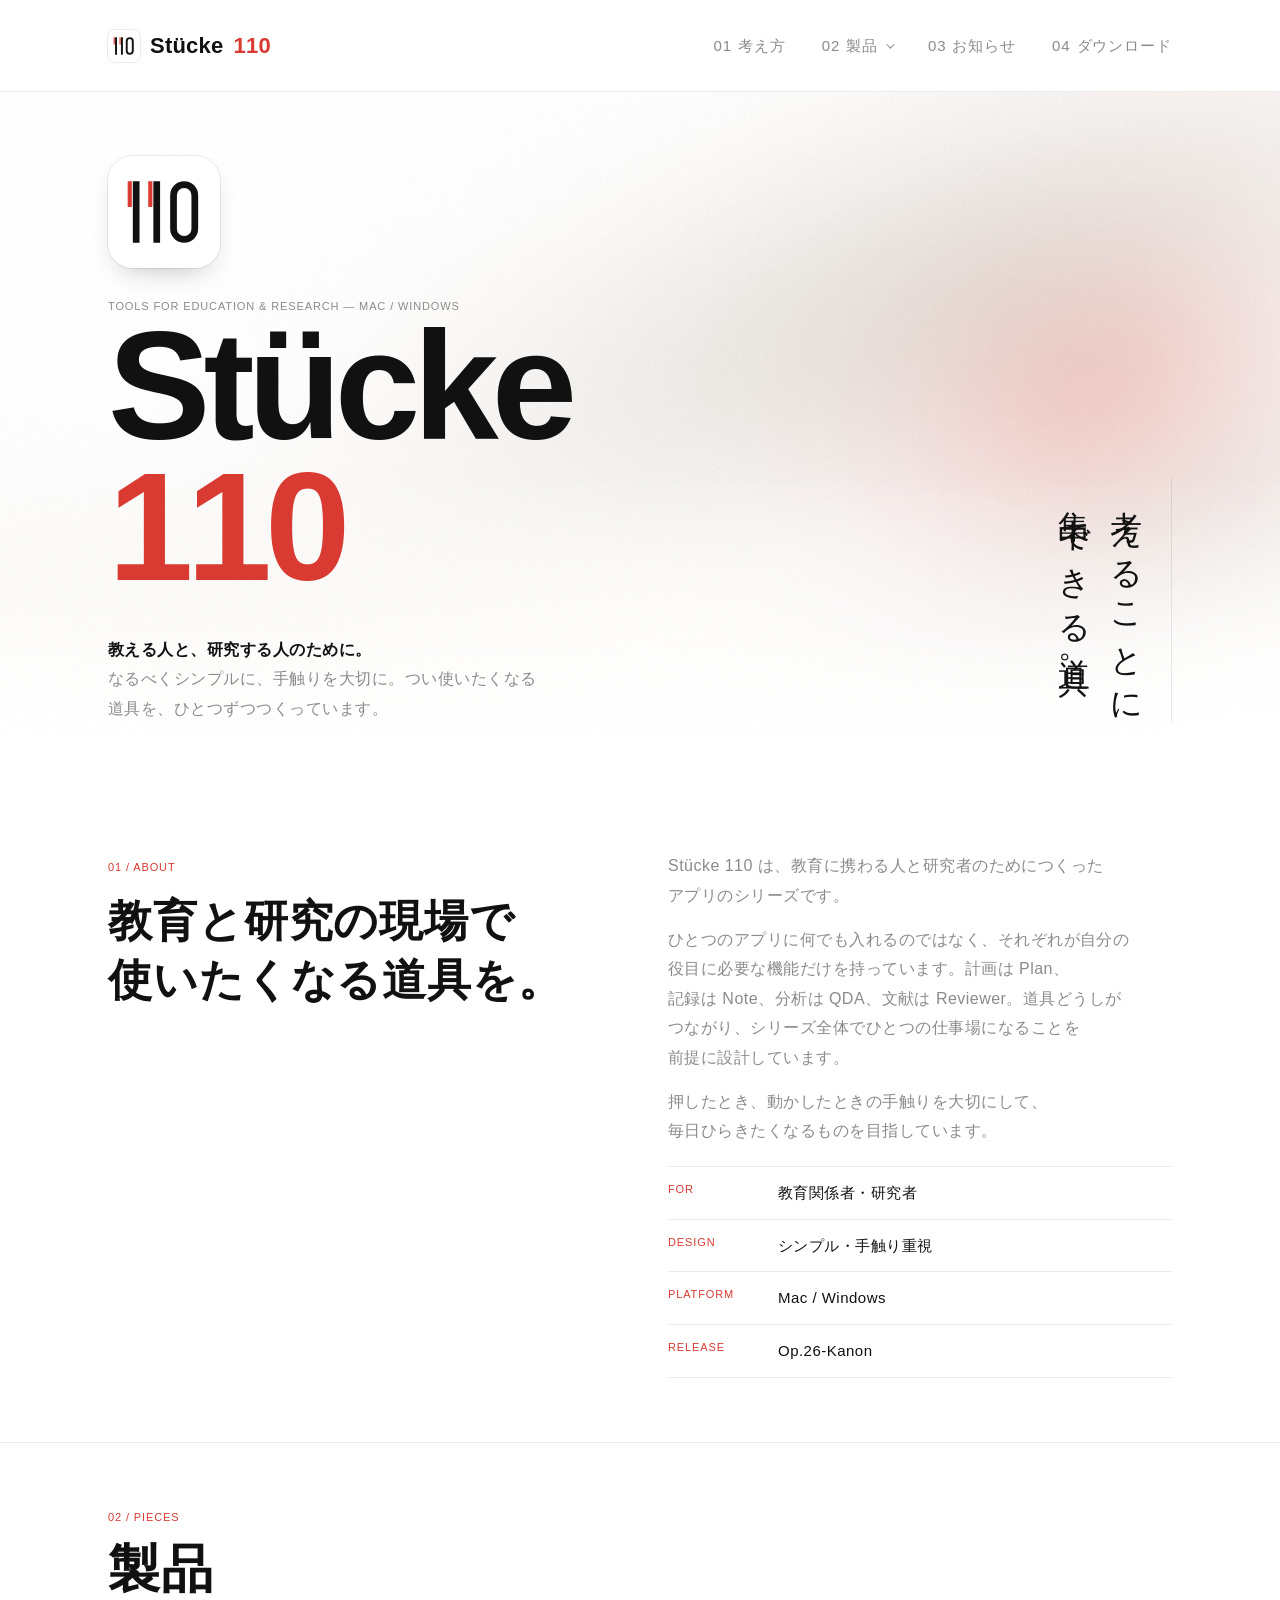
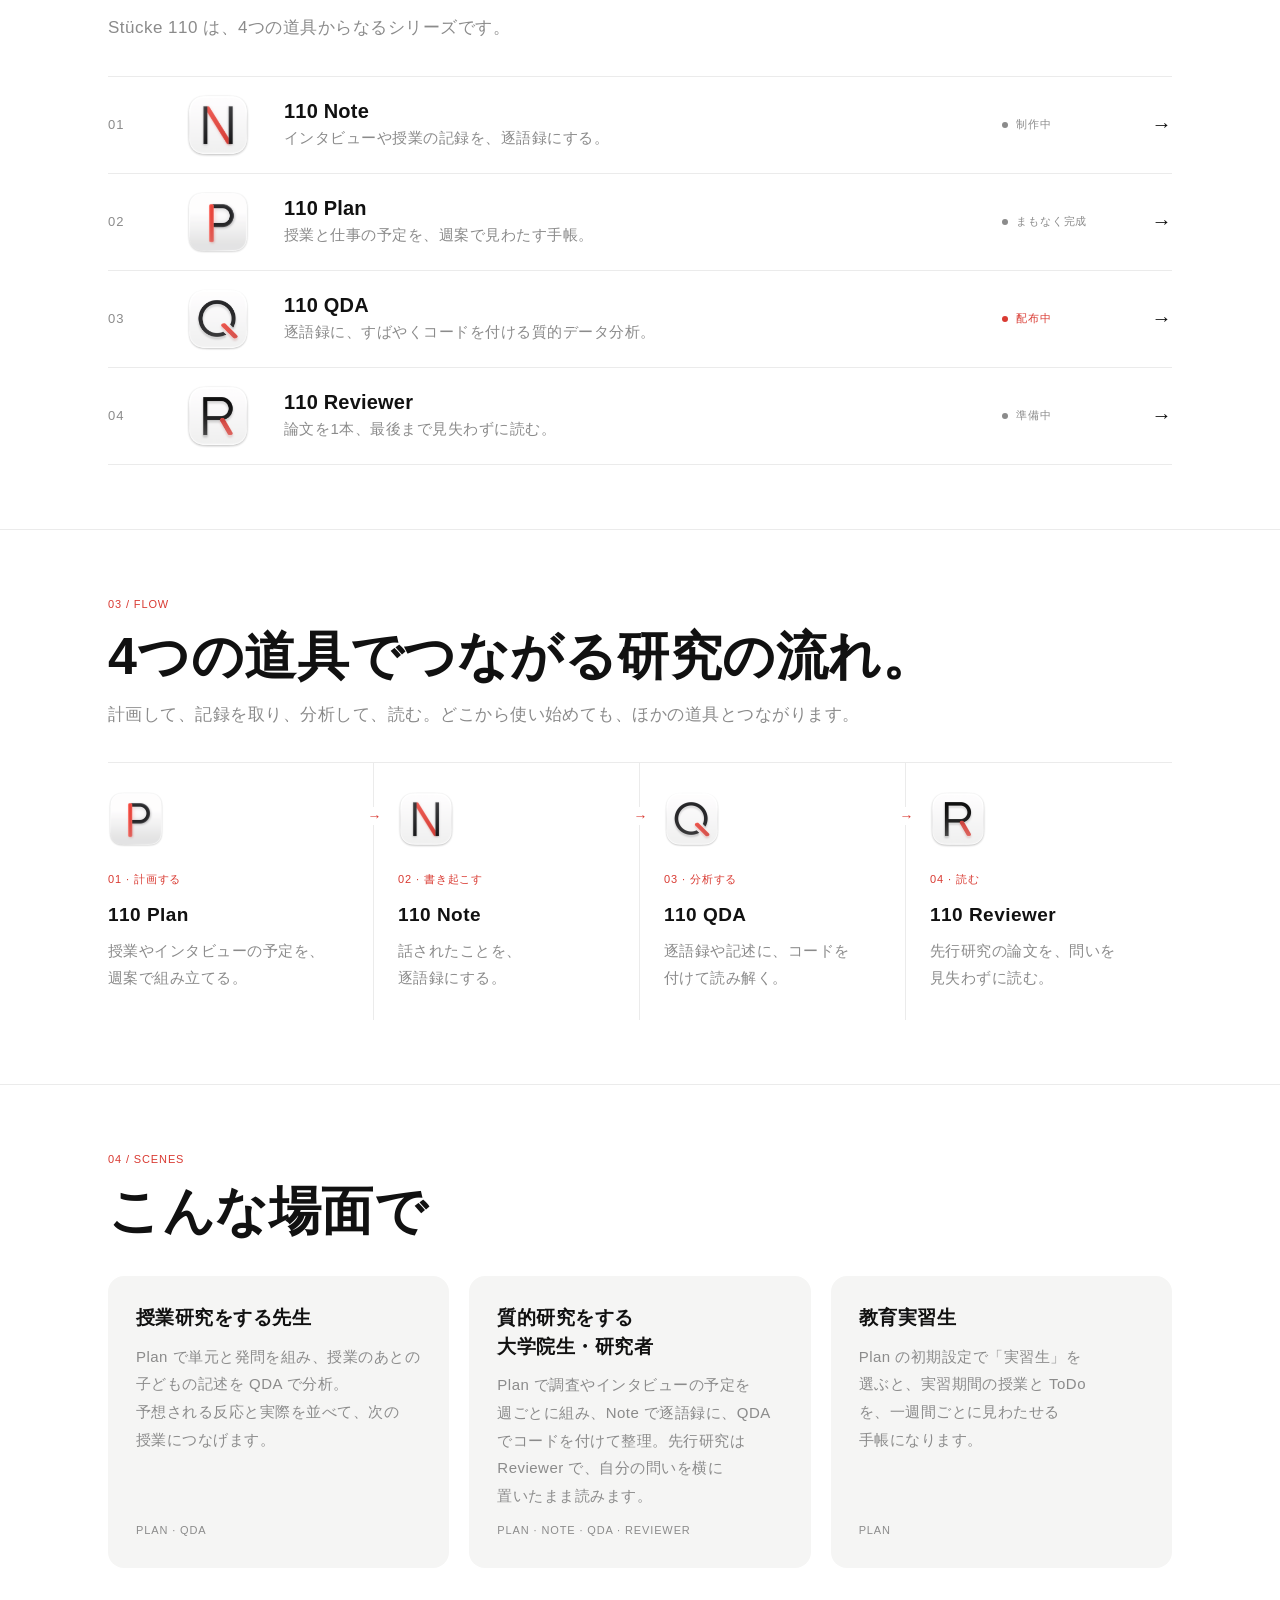
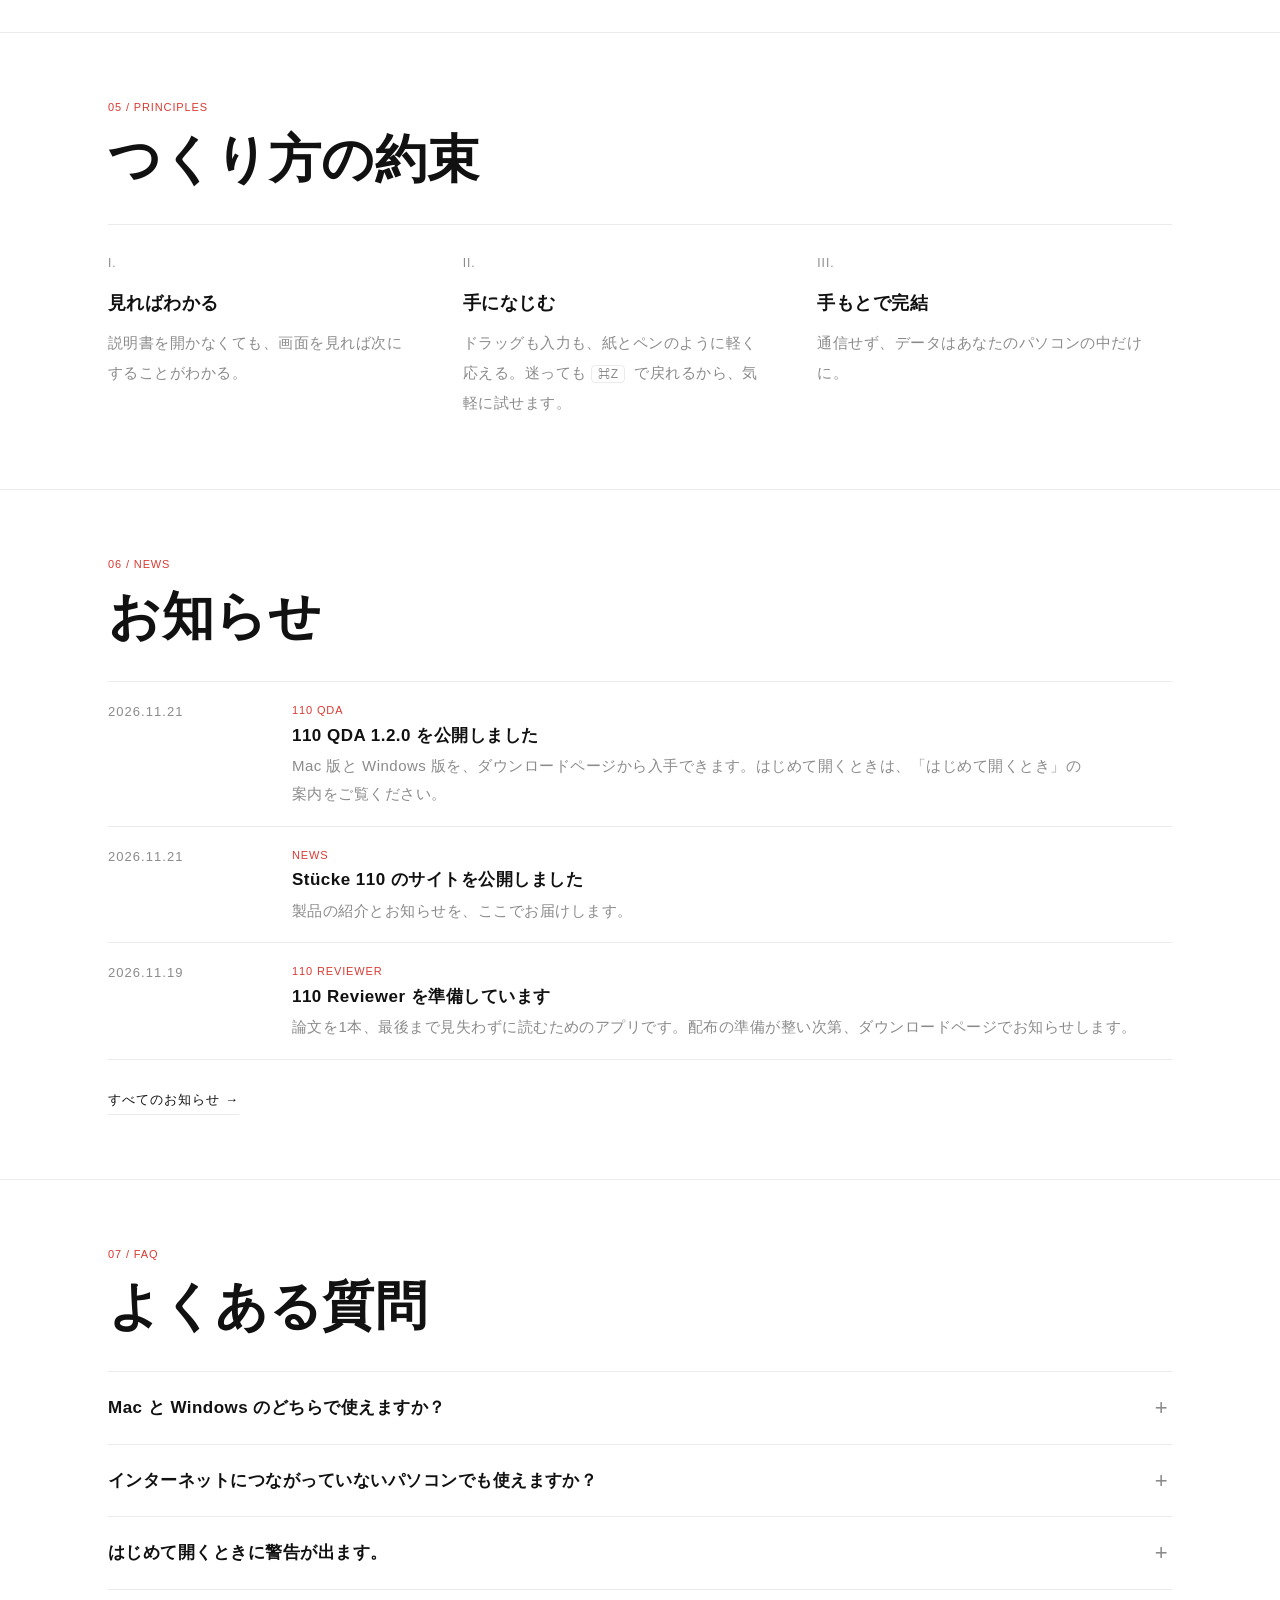
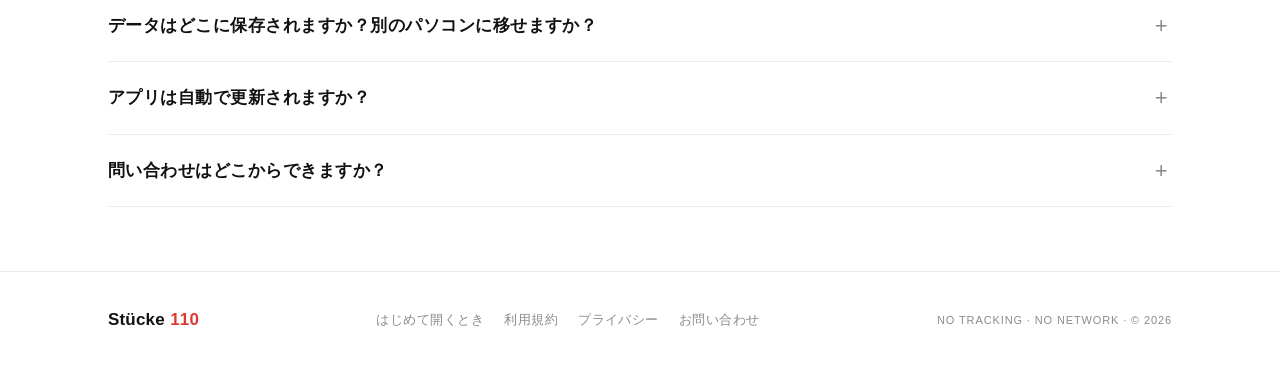
==== index.html @ 012bdcbb "お問い合わせフォームを追加 Co-Authored-By: Claude Opus 5.5 <noreply@anthropic.com> Claude-Session: https://claude" ====
<!doctype html>
<html lang="ja">
<head>
<meta charset="utf-8">
<meta name="viewport" content="width=device-width,initial-scale=1">
<title>Stücke 110</title>
<meta name="description" content="教育関係者と研究者のための、シンプルで手触りのよいアプリのシリーズ。Mac・Windows対応。">
<meta property="og:title" content="Stücke 110">
<meta property="og:description" content="教育関係者と研究者のための、シンプルで手触りのよいアプリのシリーズ。Mac・Windows対応。">
<meta property="og:type" content="website">
<meta property="og:site_name" content="Stücke 110">
<meta property="og:image" content="https://stucke110.com/assets/img/og.png">
<meta name="twitter:card" content="summary_large_image">
<meta name="theme-color" content="#ffffff" media="(prefers-color-scheme: light)">
<meta name="theme-color" content="#0e0e0e" media="(prefers-color-scheme: dark)">
<link rel="icon" href="assets/img/stuecke110-logo.svg" type="image/svg+xml">
<link rel="apple-touch-icon" href="assets/img/apple-touch-icon.png">
<link rel="stylesheet" href="assets/css/style.css">
</head>
<body>
<header class="nav"><div class="wrap"><a class="brand" href="index.html"><picture class="logo"><source srcset="assets/img/stuecke110-logo-dark.svg" media="(prefers-color-scheme: dark)"><img src="assets/img/stuecke110-logo.svg" alt=""></picture>Stücke <i>110</i></a><nav><ul><li><a href="index.html#about"><span>01</span>考え方</a></li><li class="has-menu"><button type="button" class="menu-btn" aria-expanded="false" aria-haspopup="true"><span>02</span>製品<i class="caret" aria-hidden="true"></i></button><div class="menu"><ul><li><a href="note/index.html"><img src="assets/img/note-icon-v2.png" alt=""><span class="pn">110 Note</span><small>制作中</small></a></li><li><a href="plan/index.html"><img src="assets/img/plan-icon.png" alt=""><span class="pn">110 Plan</span><small>まもなく完成</small></a></li><li><a href="qda/index.html"><img src="assets/img/qda-icon.png" alt=""><span class="pn">110 QDA</span><small>配布中</small></a></li><li><a href="reviewer/index.html"><img src="assets/img/reviewer-icon.png" alt=""><span class="pn">110 Reviewer</span><small>準備中</small></a></li></ul><a class="menu-all" href="index.html#pieces">製品の一覧へ</a></div></li><li><a href="news/index.html"><span>03</span>お知らせ</a></li><li><a href="download/index.html"><span>04</span>ダウンロード</a></li></ul></nav></div></header>
<main>

<div class="wrap">
<div class="hero">
<div>
<picture class="hero-logo"><source srcset="assets/img/stuecke110-logo-dark.svg" media="(prefers-color-scheme: dark)"><img src="assets/img/stuecke110-logo.svg" alt="Stücke 110 のアイコン" width="112" height="112"></picture>
<p class="label">Tools for education &amp; research — Mac / Windows</p>
<div class="mark">Stücke<br><span class="red">110</span></div>
<p class="intro"><strong>教える人と、研究する人のために。</strong><br>なるべくシンプルに、手触りを大切に。つい使いたくなる道具を、ひとつずつつくっています。</p>
</div>
<p class="tate">考えることに<br>集中できる道具。</p>
</div>
</div>
<section id="about"><div class="wrap">
<div class="about">
<div class="reveal"><span class="label">01 / About</span><h2><span class="ph">教育と研究の現場で</span><span class="ph">使いたくなる道具を。</span></h2></div>
<div class="reveal"><p>Stücke 110 は、教育に携わる人と研究者のためにつくったアプリのシリーズです。</p><p>ひとつのアプリに何でも入れるのではなく、それぞれが自分の役目に必要な機能だけを持っています。計画は Plan、記録は Note、分析は QDA、文献は Reviewer。道具どうしがつながり、シリーズ全体でひとつの仕事場になることを前提に設計しています。</p><p>押したとき、動かしたときの手触りを大切にして、毎日ひらきたくなるものを目指しています。</p>
<ul class="facts"><li><span class="label">For</span>教育関係者・研究者</li><li><span class="label">Design</span>シンプル・手触り重視</li><li><span class="label">Platform</span>Mac / Windows</li><li><span class="label">Release</span>Op.26-Kanon</li></ul></div>
</div></div></section>
<section id="pieces"><div class="wrap">
<div class="shead reveal"><span class="label">02 / Pieces</span><div><h2>製品</h2><p>Stücke 110 は、4つの道具からなるシリーズです。</p></div></div>
<ul class="catalogue"><li><a class="piece reveal" href="note/index.html"><span class="no"><small>STÜCK</small>01</span><img class="app-icon" src="assets/img/note-icon-v2.png" alt=""><div><h3>110 Note</h3><p>インタビューや授業の記録を、逐語録にする。</p></div><div class="side"><span class="status wip">制作中</span><span class="go">→</span></div></a></li><li><a class="piece reveal" href="plan/index.html"><span class="no"><small>STÜCK</small>02</span><img class="app-icon" src="assets/img/plan-icon.png" alt=""><div><h3>110 Plan</h3><p>授業と仕事の予定を、週案で見わたす手帳。</p></div><div class="side"><span class="status wip">まもなく完成</span><span class="go">→</span></div></a></li><li><a class="piece reveal" href="qda/index.html"><span class="no"><small>STÜCK</small>03</span><img class="app-icon" src="assets/img/qda-icon.png" alt=""><div><h3>110 QDA</h3><p>逐語録に、すばやくコードを付ける質的データ分析。</p></div><div class="side"><span class="status soon">配布中</span><span class="go">→</span></div></a></li><li><a class="piece reveal" href="reviewer/index.html"><span class="no"><small>STÜCK</small>04</span><img class="app-icon" src="assets/img/reviewer-icon.png" alt=""><div><h3>110 Reviewer</h3><p>論文を1本、最後まで見失わずに読む。</p></div><div class="side"><span class="status wip">準備中</span><span class="go">→</span></div></a></li></ul>
</div></section>
<section id="flow"><div class="wrap">
<div class="shead reveal"><span class="label">03 / Flow</span><h2><span class="ph">4つの道具で</span><span class="ph">つながる研究の流れ。</span></h2><p>計画して、記録を取り、分析して、読む。どこから使い始めても、ほかの道具とつながります。</p></div>
<ol class="flow"><li class="reveal"><a href="plan/index.html"><img class="app-icon" src="assets/img/plan-icon.png" alt=""><span class="label">01 · 計画する</span><h3>110 Plan</h3><p>授業やインタビューの予定を、週案で組み立てる。</p></a></li><li class="reveal"><a href="note/index.html"><img class="app-icon" src="assets/img/note-icon-v2.png" alt=""><span class="label">02 · 書き起こす</span><h3>110 Note</h3><p>話されたことを、逐語録にする。</p></a></li><li class="reveal"><a href="qda/index.html"><img class="app-icon" src="assets/img/qda-icon.png" alt=""><span class="label">03 · 分析する</span><h3>110 QDA</h3><p>逐語録や記述に、コードを付けて読み解く。</p></a></li><li class="reveal"><a href="reviewer/index.html"><img class="app-icon" src="assets/img/reviewer-icon.png" alt=""><span class="label">04 · 読む</span><h3>110 Reviewer</h3><p>先行研究の論文を、問いを見失わずに読む。</p></a></li></ol>
</div></section>
<section><div class="wrap">
<div class="shead reveal"><span class="label">04 / Scenes</span><h2>こんな場面で</h2></div>
<div class="scenes"><div class="scene reveal"><h3>授業研究をする先生</h3><p>Plan で単元と発問を組み、授業のあとの子どもの記述を QDA で分析。予想される反応と実際を並べて、次の授業につなげます。</p><span class="label">Plan · QDA</span></div><div class="scene reveal"><h3>質的研究をする大学院生・研究者</h3><p>Plan で調査やインタビューの予定を週ごとに組み、Note で逐語録に、QDA でコードを付けて整理。先行研究は Reviewer で、自分の問いを横に置いたまま読みます。</p><span class="label">Plan · Note · QDA · Reviewer</span></div><div class="scene reveal"><h3>教育実習生</h3><p>Plan の初期設定で「実習生」を選ぶと、実習期間の授業と ToDo を、一週間ごとに見わたせる手帳になります。</p><span class="label">Plan</span></div></div>
</div></section>
<section><div class="wrap">
<div class="shead reveal"><span class="label">05 / Principles</span><h2>つくり方の約束</h2></div>
<div class="principles reveal">
<div><b>I.</b><strong>見ればわかる</strong><span>説明書を開かなくても、画面を見れば次にすることがわかる。</span></div>
<div><b>II.</b><strong>手になじむ</strong><span>ドラッグも入力も、紙とペンのように軽く応える。迷っても <kbd>⌘Z</kbd> で戻れるから、気軽に試せます。</span></div>
<div><b>III.</b><strong>手もとで完結</strong><span>通信せず、データはあなたのパソコンの中だけに。</span></div>
</div></div></section>
<section><div class="wrap">
<div class="shead reveal"><span class="label">06 / News</span><h2>お知らせ</h2></div>
<ul class="news"><li class="reveal"><time datetime="2026-11-21">2026.11.21</time><div><span class="tag">110 QDA</span><h3>110 QDA 1.2.0 を公開しました</h3><p>Mac 版と Windows 版を、ダウンロードページから入手できます。はじめて開くときは、「はじめて開くとき」の案内をご覧ください。</p></div></li><li class="reveal"><time datetime="2026-11-21">2026.11.21</time><div><span class="tag">NEWS</span><h3>Stücke 110 のサイトを公開しました</h3><p>製品の紹介とお知らせを、ここでお届けします。</p></div></li><li class="reveal"><time datetime="2026-11-19">2026.11.19</time><div><span class="tag">110 REVIEWER</span><h3>110 Reviewer を準備しています</h3><p>論文を1本、最後まで見失わずに読むためのアプリです。配布の準備が整い次第、ダウンロードページでお知らせします。</p></div></li></ul>
<a class="more-link" href="news/index.html">すべてのお知らせ →</a>
</div></section>
<section id="faq"><div class="wrap">
<div class="shead reveal"><span class="label">07 / FAQ</span><h2>よくある質問</h2></div>
<div class="faq"><details class="reveal"><summary>Mac と Windows のどちらで使えますか？</summary><p>どちらでも使えます。動作環境はダウンロードページをご覧ください。</p></details><details class="reveal"><summary>インターネットにつながっていないパソコンでも使えますか？</summary><p>使えます。どのアプリも通信を一切しないので、データが外に送られることはありません。学校や研究室の端末に入れられるかどうかは、それぞれの管理者のきまりに従ってください。</p></details><details class="reveal"><summary>はじめて開くときに警告が出ます。</summary><p>開発元の署名をまだ付けていないためです。Mac では、アプリを右クリックして「開く」を選びます。Windows では「詳細情報」から「実行」を選びます。</p></details><details class="reveal"><summary>データはどこに保存されますか？別のパソコンに移せますか？</summary><p>あなたのパソコンの中だけに保存されます。110 QDA はプロジェクトが .qda ファイル1つなので、コピーするだけで移せます。各アプリには、バックアップの書き出しと戻す機能があります。</p></details><details class="reveal"><summary>アプリは自動で更新されますか？</summary><p>自動更新はありません(通信しないためです)。新しい版は、お知らせとダウンロードページでご案内します。</p></details><details class="reveal"><summary>問い合わせはどこからできますか？</summary><p><a href="https://forms.gle/CgpqVr6RfPsczxsT9" target="_blank" rel="noopener">お問い合わせフォーム</a>からお送りください。不具合のご報告には、製品名と版、Mac か Windows かを添えていただけると助かります。公式 LINE も準備しています。</p></details></div>
</div></section>

</main>
<footer><div class="wrap"><a class="brand" href="index.html">Stücke <i>110</i></a><ul class="foot-links"><li><a href="guide/index.html">はじめて開くとき</a></li><li><a href="terms/index.html">利用規約</a></li><li><a href="privacy/index.html">プライバシー</a></li><li><a href="https://forms.gle/CgpqVr6RfPsczxsT9" target="_blank" rel="noopener">お問い合わせ</a></li></ul><span class="label">No tracking · No network · © 2026</span></div></footer>
<script src="assets/js/site.js" defer></script>
</body>
</html>
---- assets/css/style.css ----
/* Stücke 110 — 紙と活字 */
:root{
  --paper:#f2efe7;--paper-2:#e9e5da;--ink:#151413;--muted:#6d685e;--rule:rgba(21,20,19,.2);
  --red:#d93a32;--card:#fbfaf6;
  --serif:"Hiragino Mincho ProN","Yu Mincho","YuMincho","Noto Serif JP",serif;
  --sans:-apple-system,BlinkMacSystemFont,"Hiragino Sans","Hiragino Kaku Gothic ProN","Noto Sans JP",sans-serif;
  --mono:ui-monospace,"SF Mono",Menlo,Consolas,monospace;
}
@media (prefers-color-scheme:dark){:root{
  --paper:#141312;--paper-2:#1c1b19;--ink:#ebe7dd;--muted:#9a958a;--rule:rgba(235,231,221,.18);--card:#1f1e1b;
}}
*{box-sizing:border-box;margin:0;padding:0}
html{-webkit-text-size-adjust:100%;scroll-behavior:smooth}
body{background:var(--paper);color:var(--ink);font-family:var(--sans);font-size:16px;line-height:1.85;
  letter-spacing:.04em;-webkit-font-smoothing:antialiased;font-feature-settings:"palt"}
a{color:inherit;text-decoration:none}
img{max-width:100%;height:auto;display:block}
.wrap{max-width:1120px;margin:0 auto;padding:0 28px}
.label{font-family:var(--mono);font-size:12px;letter-spacing:.12em;text-transform:uppercase;color:var(--muted)}
.red{color:var(--red)}

/* header */
.nav{border-bottom:1px solid var(--ink)}
.nav .wrap{display:flex;align-items:baseline;justify-content:space-between;padding-top:18px;padding-bottom:14px;gap:16px}
.brand{font-family:var(--serif);font-size:22px;font-weight:600;letter-spacing:.02em}
.brand i{font-style:normal;color:var(--red)}
.nav ul{display:flex;gap:28px;list-style:none;font-family:var(--mono);font-size:12px;letter-spacing:.1em}
.nav ul a{color:var(--muted);transition:color .2s}
.nav ul a span{color:var(--red);margin-right:6px}
.nav ul a:hover,.nav ul a[aria-current]{color:var(--ink)}
@media (max-width:640px){.nav .wrap{flex-direction:column;gap:6px}.nav ul{gap:16px}}

/* hero */
.hero{display:grid;grid-template-columns:1fr auto;gap:48px;padding:72px 0 88px;align-items:end;border-bottom:1px solid var(--rule)}
.hero .mark{font-family:var(--serif);font-size:clamp(96px,17vw,220px);line-height:.85;font-weight:600;letter-spacing:-.04em}
.hero .mark .slash{color:var(--red)}
.hero .intro{max-width:460px;margin-top:36px;color:var(--muted)}
.hero .intro strong{color:var(--ink);font-weight:600}
.tate{writing-mode:vertical-rl;font-family:var(--serif);font-size:clamp(28px,3.4vw,42px);line-height:1.6;
  font-weight:600;letter-spacing:.14em;height:min(460px,60vh);border-right:1px solid var(--red);padding-right:20px}
@media (max-width:760px){.hero{grid-template-columns:1fr;padding:48px 0 64px}
  .tate{writing-mode:horizontal-tb;height:auto;border-right:0;border-left:3px solid var(--red);padding:0 0 0 16px;letter-spacing:.06em;order:-1}}

/* sections */
section{padding:88px 0;border-bottom:1px solid var(--rule)}
.shead{display:grid;grid-template-columns:160px 1fr;gap:24px;margin-bottom:48px;align-items:baseline}
.shead h2{font-family:var(--serif);font-size:clamp(28px,3.6vw,40px);font-weight:600;line-height:1.35;letter-spacing:.06em}
.shead p{color:var(--muted);margin-top:8px}
@media (max-width:760px){.shead{grid-template-columns:1fr;gap:6px}}

/* catalogue */
.catalogue{list-style:none;border-top:1px solid var(--ink)}
.piece{display:grid;grid-template-columns:110px 84px 1fr auto;gap:24px;align-items:center;padding:26px 0;border-bottom:1px solid var(--rule);transition:background .3s}
a.piece:hover{background:var(--paper-2)}
a.piece:hover .go{color:var(--red);transform:translateX(4px)}
.piece .no{font-family:var(--serif);font-size:44px;line-height:1;color:var(--muted)}
.piece .no small{font-family:var(--mono);font-size:11px;display:block;letter-spacing:.12em;margin-bottom:6px}
.mono-icon{width:72px;height:72px;border-radius:16px;background:#fff;display:flex;align-items:center;justify-content:center;
  font-family:var(--sans);font-size:38px;font-weight:600;color:#111;position:relative;box-shadow:0 0 0 1px rgba(0,0,0,.08)}
span.mono-icon::after{content:"";position:absolute;right:15px;bottom:14px;width:7px;height:7px;background:var(--red);border-radius:2px}
.mono-icon.wip{background:transparent;color:var(--muted);box-shadow:inset 0 0 0 1px var(--rule)}
.mono-icon.wip::after{background:var(--muted)}
.piece h3{font-family:var(--serif);font-size:26px;font-weight:600;letter-spacing:.04em;line-height:1.3}
.piece p{color:var(--muted);font-size:15px}
.status{font-family:var(--mono);font-size:11px;letter-spacing:.1em;padding:3px 8px;border:1px solid currentColor;white-space:nowrap;margin-right:14px}
.status.soon{color:var(--red)}.status.wip{color:var(--muted)}
.go{font-family:var(--mono);font-size:20px;display:inline-block;transition:transform .3s,color .3s}
@media (max-width:760px){.piece{grid-template-columns:56px 1fr;gap:10px 16px}.piece .no{grid-row:span 2;font-size:30px}
  .piece .mono-icon{display:none}.piece .side{grid-column:2}}

/* principles */
.principles{display:grid;grid-template-columns:repeat(3,1fr);border-top:1px solid var(--ink)}
.principles div{padding:28px 28px 8px 0;border-right:1px solid var(--rule);margin-right:28px}
.principles div:last-child{border-right:0;margin-right:0}
.principles b{font-family:var(--mono);color:var(--red);font-size:12px;letter-spacing:.12em;font-weight:400}
.principles strong{display:block;font-family:var(--serif);font-size:24px;margin:10px 0 8px;font-weight:600}
.principles span{color:var(--muted);font-size:15px}
@media (max-width:760px){.principles{grid-template-columns:1fr}.principles div{border-right:0;margin:0;border-bottom:1px solid var(--rule);padding:24px 0}}

/* product page */
.phero{padding:72px 0 88px;border-bottom:1px solid var(--rule)}
.phero .top{display:flex;gap:20px;align-items:center}
.phero .top img{width:64px;height:64px;border-radius:14px;box-shadow:0 0 0 1px rgba(0,0,0,.08)}
.phero h1{font-family:var(--serif);font-size:clamp(40px,6.4vw,76px);line-height:1.3;font-weight:600;letter-spacing:.04em;margin:36px 0 24px}
.phero .lead{max-width:620px;color:var(--muted);font-size:18px}
.ctas{display:flex;gap:14px;margin-top:32px;flex-wrap:wrap;align-items:center}
.btn{display:inline-flex;gap:14px;align-items:center;padding:13px 22px;background:var(--ink);color:var(--paper);font-size:15px;letter-spacing:.08em;transition:background .25s,color .25s}
.btn::after{content:"→";font-family:var(--mono)}
.btn:hover{background:var(--red);color:#fff}
.btn.line{background:transparent;color:var(--ink);box-shadow:inset 0 0 0 1px var(--ink)}
.btn.line:hover{background:var(--ink);color:var(--paper)}
.btn[aria-disabled]{background:transparent;color:var(--muted);box-shadow:inset 0 0 0 1px var(--rule);pointer-events:none}
.btn[aria-disabled]::after{content:""}

.plate{margin-top:64px}
.plate .frame{border:1px solid var(--ink);background:var(--card);padding:10px;box-shadow:14px 14px 0 var(--paper-2)}
.plate figcaption{display:flex;justify-content:space-between;gap:16px;margin-top:18px}

.split{display:grid;grid-template-columns:1fr 1.5fr;gap:56px;align-items:center}
.split.rev{grid-template-columns:1.5fr 1fr}.split.rev .copy{order:2}
.split h2{font-family:var(--serif);font-size:clamp(26px,3.2vw,36px);font-weight:600;line-height:1.5;letter-spacing:.06em;margin-top:10px}
.split p{color:var(--muted);margin-top:16px}
.split .plate{margin-top:0}
@media (max-width:760px){.split,.split.rev{grid-template-columns:1fr;gap:28px}.split.rev .copy{order:0}}

.features{display:grid;grid-template-columns:repeat(3,1fr);column-gap:28px;border-top:1px solid var(--ink)}
.feature{padding:26px 0 30px;border-bottom:1px solid var(--rule)}
.feature b{font-family:var(--mono);font-size:12px;color:var(--red);font-weight:400;letter-spacing:.1em}
.feature h3{font-family:var(--serif);font-size:20px;font-weight:600;margin:6px 0;line-height:1.5}
.feature p{color:var(--muted);font-size:15px}
kbd{font-family:var(--mono);font-size:12px;border:1px solid var(--rule);padding:1px 6px;margin-right:4px;color:var(--muted)}
@media (max-width:860px){.features{grid-template-columns:1fr 1fr}}
@media (max-width:560px){.features{grid-template-columns:1fr}}

/* news */
.news{list-style:none;border-top:1px solid var(--ink)}
.news li{display:grid;grid-template-columns:160px 1fr;gap:24px;padding:24px 0;border-bottom:1px solid var(--rule)}
.news time{font-family:var(--mono);font-size:13px;color:var(--muted);letter-spacing:.06em}
.news .tag{font-family:var(--mono);font-size:11px;color:var(--red);letter-spacing:.1em;display:block}
.news h3{font-family:var(--serif);font-size:20px;font-weight:600;line-height:1.5;margin:2px 0 4px}
.news p{color:var(--muted);font-size:15px}
@media (max-width:600px){.news li{grid-template-columns:1fr;gap:4px}}
.more-link{display:inline-block;margin-top:28px;font-family:var(--mono);font-size:13px;letter-spacing:.08em;border-bottom:1px solid var(--red);padding-bottom:2px}

.pagehead{padding:72px 0 48px;border-bottom:0}
.pagehead h1{font-family:var(--serif);font-size:clamp(40px,6vw,64px);font-weight:600;letter-spacing:.06em;line-height:1.3;margin-top:8px}
.pagebody{padding-top:0}

/* download */
.dl{display:grid;grid-template-columns:auto 1fr auto;gap:28px;align-items:center;border-top:1px solid var(--ink);border-bottom:1px solid var(--ink);padding:32px 0}
.dl img{width:96px;height:96px;border-radius:22px;box-shadow:0 0 0 1px rgba(0,0,0,.08)}
.dl h2{font-family:var(--serif);font-size:30px;font-weight:600}
.dl .meta{color:var(--muted);font-size:14px}
@media (max-width:640px){.dl{grid-template-columns:auto 1fr}.dl .btn{grid-column:1/-1;justify-content:center}}
.req{display:grid;grid-template-columns:repeat(3,1fr);gap:32px;margin-top:48px}
.req h3{font-family:var(--serif);font-size:18px;font-weight:600;margin:6px 0}
.req p,.req ol{color:var(--muted);font-size:15px}.req ol{padding-left:1.3em}
@media (max-width:760px){.req{grid-template-columns:1fr}}

footer{padding:40px 0 56px}
footer .wrap{display:flex;justify-content:space-between;gap:16px;flex-wrap:wrap;align-items:baseline}
footer .brand{font-size:18px}

h1,h2,h3,.lead,.intro,p{word-break:auto-phrase}

.reveal{opacity:0;transform:translateY(18px);transition:opacity .8s ease,transform .8s cubic-bezier(.2,.8,.2,1)}
.reveal.in{opacity:1;transform:none}
@media (prefers-reduced-motion:reduce){.reveal{opacity:1;transform:none;transition:none}html{scroll-behavior:auto}}
.tate{height:auto;white-space:nowrap;word-break:normal;padding-top:8px;padding-bottom:8px}
.piece .side{display:flex;align-items:center;justify-content:flex-end;min-width:170px}
.piece .side .status{margin-right:auto}
@media (max-width:760px){.piece .side{justify-content:flex-start;min-width:0}.piece .side .status{margin-right:14px}}

/* ===== v3: minimal & clean ===== */
:root{--paper:#ffffff;--paper-2:#f5f5f4;--ink:#111111;--muted:#8b8b8b;--rule:rgba(0,0,0,.08);--card:#ffffff;
  --head:var(--sans)}
@media (prefers-color-scheme:dark){:root{--paper:#0e0e0e;--paper-2:#181818;--ink:#ededed;--muted:#8a8a8a;--rule:rgba(255,255,255,.1);--card:#161616}}
body{letter-spacing:.03em}
.nav{border-bottom:1px solid var(--rule)}
.nav .wrap{padding-top:22px;padding-bottom:20px}
.brand{font-family:var(--sans);font-weight:600;font-size:17px;letter-spacing:.01em}
.nav ul a span{color:var(--muted)}
.nav ul a[aria-current] span,.nav ul a:hover span{color:var(--red)}
.hero{border-bottom:0;padding:120px 0 120px}
.hero .mark{font-family:var(--sans);font-weight:600;font-size:clamp(72px,12vw,160px);letter-spacing:-.045em;line-height:.92}
.hero .mark .slash{font-size:.6em}
.tate{font-weight:400;font-size:clamp(24px,2.6vw,32px);border-right:1px solid var(--rule);letter-spacing:.2em}
@media (max-width:760px){.tate{border-left:2px solid var(--red)}.hero{padding:56px 0 72px}}
section{border-bottom:0;padding:100px 0}
.shead{margin-bottom:40px}
.shead h2,.split h2,.phero h1,.pagehead h1{font-family:var(--sans);font-weight:600;letter-spacing:.02em}
.shead h2{font-size:clamp(24px,2.8vw,30px)}
.label{letter-spacing:.14em;font-size:11px}
.catalogue,.principles,.features,.news{border-top:1px solid var(--rule)}
.piece{padding:28px 0}
.piece .no{font-family:var(--mono);font-size:13px;color:var(--muted)}
.piece .no small{display:none}
.piece{grid-template-columns:56px 72px 1fr auto}
.mono-icon{width:56px;height:56px;border-radius:13px;font-size:28px;box-shadow:0 0 0 1px var(--rule)}
span.mono-icon::after{right:11px;bottom:11px;width:5px;height:5px}
.mono-icon.wip{color:#b5b5b5;box-shadow:inset 0 0 0 1px var(--rule)}
.piece h3{font-family:var(--sans);font-size:20px;font-weight:600;letter-spacing:.01em}
.status{border:0;padding:0;font-size:11px;display:inline-flex;align-items:center;gap:8px}
.status::before{content:"";width:6px;height:6px;border-radius:50%;background:currentColor}
.status.wip{color:var(--muted)}
a.piece:hover{background:transparent}
a.piece:hover h3{color:var(--red)}
@media (max-width:760px){.piece{grid-template-columns:40px 1fr}.piece .no{font-size:12px}}
.principles div{border-right:0}
.principles strong{font-family:var(--sans);font-size:18px;font-weight:600}
.principles b{color:var(--muted)}
.feature h3,.news h3,.dl h2,.req h3{font-family:var(--sans);font-weight:600}
.feature h3{font-size:17px}.feature b{color:var(--muted)}
.news h3{font-size:17px}
.btn{font-size:14px;padding:12px 22px;border-radius:999px}
.btn.line{box-shadow:inset 0 0 0 1px var(--rule)}
.btn.line:hover{background:var(--paper-2);color:var(--ink)}
.plate .frame{border:0;padding:0;box-shadow:0 0 0 1px var(--rule),0 24px 48px -28px rgba(0,0,0,.25);border-radius:12px;overflow:hidden}
.plate figcaption{margin-top:14px}
.phero{border-bottom:0;padding-top:96px}
.phero h1{font-size:clamp(36px,5.2vw,60px);line-height:1.3}
.phero .top img{width:52px;height:52px;border-radius:12px}
.phero .top .brand{font-size:17px}
.dl{border-top:1px solid var(--rule);border-bottom:1px solid var(--rule)}
.dl h2{font-size:24px}
.more-link{border-bottom-color:var(--rule)}
footer{border-top:1px solid var(--rule)}
footer .brand{font-size:15px}
kbd{border-radius:4px}

/* ===== fonts: SF Pro + ヒラギノ角ゴシック のみ ===== */
:root{
  --sans:-apple-system,BlinkMacSystemFont,"SF Pro Text","SF Pro Display","Hiragino Sans","Hiragino Kaku Gothic ProN","ヒラギノ角ゴシック ProN","Helvetica Neue",sans-serif;
  --serif:var(--sans);--mono:var(--sans);
}
body{font-variant-numeric:tabular-nums}
.label,.nav ul,.status,.news time,.news .tag,.piece .no,.feature b,.principles b,.more-link{letter-spacing:.08em}
.tate{font-weight:500;letter-spacing:.24em}
kbd{font-family:var(--sans)}
/* 画像枠: assets/img/photo-*.jpg を差し替えるだけで入れ替わる */
.visual{border-radius:16px;overflow:hidden;background:var(--paper-2)}
.visual img{width:100%;aspect-ratio:24/11;object-fit:cover}
.visual.small{margin-bottom:48px}
.visual.small img{aspect-ratio:21/9}
@media (max-width:760px){.visual img,.visual.small img{aspect-ratio:4/3}}
/* v5 */
.nav .wrap{padding-top:26px;padding-bottom:24px;align-items:center}
.brand{font-size:22px}
.nav ul{font-size:15px;gap:36px;letter-spacing:.06em}
@media (max-width:640px){.nav ul{font-size:14px;gap:20px}.brand{font-size:20px}}
footer .brand{font-size:17px}
.hero .mark .red{color:var(--red)}
.about{display:grid;grid-template-columns:1fr 1fr;gap:56px;align-items:start}
.about h2{font-size:clamp(26px,3.2vw,36px);font-weight:600;line-height:1.5;letter-spacing:.02em;margin-top:10px}
.about p{color:var(--muted);margin-bottom:14px}
.facts{list-style:none;margin-top:28px;border-top:1px solid var(--rule)}
.facts li{display:grid;grid-template-columns:110px 1fr;padding:12px 0;border-bottom:1px solid var(--rule);font-size:15px}
@media (max-width:760px){.about{grid-template-columns:1fr;gap:20px}}
.dl-btns{display:flex;flex-direction:column;gap:10px}
@media (max-width:640px){.dl-btns{grid-column:1/-1}.dl-btns .btn{justify-content:center}}
.wrap.pagehead,.wrap.phero{padding-left:28px;padding-right:28px}
/* v6: 余白を詰める */
.hero{padding:64px 0 64px}
section{padding:64px 0}
.shead{margin-bottom:28px}
.piece{padding:18px 0}
.visual.small{margin-bottom:32px}
.phero{padding-top:56px;padding-bottom:56px}
.phero h1{margin:24px 0 16px}
.plate{margin-top:40px}
.pagehead{padding:56px 0 28px}
.principles div{padding-top:22px}
.feature{padding:20px 0 22px}
.news li{padding:18px 0}
.facts{margin-top:20px}
footer{padding:32px 0 40px}
@media (max-width:760px){.hero{padding:40px 0 48px}section{padding:48px 0}}
/* v7: 見出しを大きく、セクションの区切りを明確に */
section{border-top:1px solid var(--rule)}
section:first-of-type{border-top:0}
.shead{display:block;margin-bottom:32px}
.shead .label{display:block;margin-bottom:10px;color:var(--red)}
.shead h2{font-size:clamp(34px,4.4vw,52px);line-height:1.25;letter-spacing:.01em}
.shead p{font-size:17px;margin-top:10px}
.about h2,.split h2{font-size:clamp(30px,3.8vw,44px);line-height:1.35}
.about .label,.split .label{color:var(--red)}
/* 実アイコン(余白込みのPNG) */
.app-icon{width:72px;height:72px;margin:-6px}
.phero .top img.app-icon{width:76px;height:76px;border-radius:0;box-shadow:none;margin:-10px -6px -10px -12px}
.dl img.app-icon{width:116px;height:116px;border-radius:0;box-shadow:none;margin:-10px}
.about p+p{margin-top:0}
.dl+.dl{border-top:0}
/* シリーズのロゴ */
.nav .brand{display:inline-flex;align-items:center;gap:10px}
.nav .brand .logo img{width:32px;height:32px;border-radius:7px;box-shadow:0 0 0 1px var(--rule)}
.hero-logo img{width:112px;height:112px;border-radius:25px;box-shadow:0 0 0 1px var(--rule),0 12px 28px -14px rgba(0,0,0,.3);margin-bottom:28px}
@media (max-width:760px){.hero-logo img{width:80px;height:80px;border-radius:18px}}
/* 製品ページのいちばん上の製品名だけ、アプリのタイトルと同じ Garamond 系(Macで揃っていればよい) */
.phero .top{gap:18px}
.phero .top .brand{font-family:"Apple Garamond","EB Garamond",Garamond,Baskerville,"Hoefler Text",Georgia,serif;
  font-weight:400;font-size:clamp(34px,4vw,46px);line-height:1.05;letter-spacing:.005em}
.phero .top .label{margin-bottom:2px}
/* 改行の整え: 見出しは句のまとまり(.ph)でだけ折り返す。本文は行末の取り残しを減らす */
.ph{display:inline-block}
h1,h2,h3{text-wrap:balance;line-break:strict}
p,li{text-wrap:pretty;line-break:strict}
.nav ul a,.label,.status{white-space:nowrap}
@media (max-width:640px){.nav ul{font-size:13px;gap:14px;flex-wrap:wrap;justify-content:center}.hero .label{white-space:normal}}
@media (max-width:640px){.nav ul{font-size:12.5px;gap:12px;letter-spacing:.02em}.nav ul a span{margin-right:3px}}
/* flow */
.flow{list-style:none;display:grid;grid-template-columns:repeat(4,1fr);gap:0;border-top:1px solid var(--rule);counter-reset:f}
.flow li{position:relative;border-right:1px solid var(--rule)}
.flow li:last-child{border-right:0}
.flow a{display:block;padding:28px 24px 28px 0;margin-left:24px;transition:color .2s}
.flow li:first-child a{margin-left:0}
.flow li:not(:last-child)::after{content:"→";position:absolute;right:-9px;top:44px;background:var(--paper);color:var(--red);font-size:14px;padding:2px 0;line-height:1}
.flow a:hover h3{color:var(--red)}
.flow .app-icon,.flow .mono-icon{width:56px;height:56px;margin:0 0 16px}
.flow .app-icon{margin:-4px 0 12px -4px;width:64px;height:64px}
.flow h3{font-size:19px;font-weight:600;margin:4px 0 6px}
.flow p{color:var(--muted);font-size:14.5px}
.flow .label{color:var(--red)}
@media (max-width:860px){.flow{grid-template-columns:1fr 1fr}.flow li:nth-child(2){border-right:0}.flow li:nth-child(2)::after{display:none}.flow li:nth-child(3) a{margin-left:0}.flow li{border-bottom:1px solid var(--rule)}}
@media (max-width:520px){.flow{grid-template-columns:1fr}.flow li{border-right:0}.flow li::after{display:none}.flow a{margin-left:0}}
/* scenes */
.scenes{display:grid;grid-template-columns:repeat(3,1fr);gap:20px}
.scene{background:var(--paper-2);border-radius:16px;padding:28px;display:flex;flex-direction:column;gap:10px}
.scene h3{font-size:19px;font-weight:600;line-height:1.5}
.scene p{color:var(--muted);font-size:15px;flex:1}
@media (max-width:860px){.scenes{grid-template-columns:1fr}}
/* faq */
.faq{border-top:1px solid var(--rule)}
.faq details{border-bottom:1px solid var(--rule)}
.faq summary{list-style:none;cursor:pointer;padding:20px 40px 20px 0;font-weight:600;font-size:17px;position:relative}
.faq summary::-webkit-details-marker{display:none}
.faq summary::after{content:"+";position:absolute;right:4px;top:16px;font-size:22px;font-weight:300;color:var(--muted);transition:transform .25s}
.faq details[open] summary::after{transform:rotate(45deg);color:var(--red)}
.faq details p{color:var(--muted);padding:0 40px 22px 0;max-width:760px}
/* 110 はどこでもロゴの形(.mark110)で。文字の 110 は製品名の中だけ */
.mark110{display:inline-block;height:.74em;width:auto;vertical-align:-.02em;color:var(--ink)}
.nav .brand,footer .brand{display:inline-flex;align-items:baseline;gap:.32em}
.nav .brand .mark110,footer .brand .mark110{height:.78em}
.hero .mark{margin:0}
.hero .mark .mark110{height:.86em;margin-top:.12em;display:block}
/* 製品ページの製品名は、サイトの決まりどおり SF Pro に戻す */
.phero .top .brand{font-family:var(--sans);font-weight:600;font-size:clamp(28px,3.2vw,36px);letter-spacing:.005em}
.nav .brand .mark110,footer .brand .mark110{height:.86em}
.nav .brand{align-items:center;gap:10px}

/* hero background (2026-11-20): soft light + grain, full-bleed */
html,body{overflow-x:clip}
.hero{position:relative;isolation:isolate}
.hero::before{content:"";position:absolute;z-index:-1;top:0;bottom:0;left:calc(50% - 50vw);right:calc(50% - 50vw);
  background:url(../img/bg-hero.jpg) right top/cover no-repeat;pointer-events:none;
  -webkit-mask-image:linear-gradient(to bottom,#000 55%,transparent);mask-image:linear-gradient(to bottom,#000 55%,transparent)}
@media (prefers-color-scheme:dark){.hero::before{background-image:url(../img/bg-hero-dark.jpg)}}
@media (max-width:760px){.hero::before{background-position:70% top}}

/* app screenshots (2026-11-20) */
.shot{margin:56px 0 0}
.shot img{display:block;width:100%;height:auto;border-radius:12px;box-shadow:0 0 0 1px var(--rule),0 24px 60px -28px rgba(0,0,0,.35)}
.hero-shot{margin-top:56px}
.gallery{display:grid;grid-template-columns:repeat(2,1fr);gap:28px}
.gallery.n1{grid-template-columns:1fr;max-width:860px}
.gallery .shot{margin:0}
.gallery figcaption{margin-top:12px;font-size:13px;color:var(--muted)}
@media (max-width:760px){.shot{margin-top:32px}.shot img{border-radius:8px}.gallery{grid-template-columns:1fr}}

/* nav: no current highlight + products dropdown (2026-11-20) */
.nav ul a[aria-current]{color:var(--muted)}
.nav ul a[aria-current] span{color:var(--muted)}
.nav .has-menu{position:relative}
.nav .menu-btn{font:inherit;letter-spacing:inherit;color:var(--muted);background:none;border:0;padding:0;cursor:pointer;display:inline-flex;align-items:center;white-space:nowrap;transition:color .2s}
.nav .menu-btn span{color:var(--muted);margin-right:6px;transition:color .2s}
.nav .menu-btn:hover,.nav .has-menu.open .menu-btn{color:var(--ink)}
.nav .menu-btn:hover span,.nav .has-menu.open .menu-btn span{color:var(--red)}
.nav .caret{display:inline-block;width:6px;height:6px;border-right:1.5px solid currentColor;border-bottom:1.5px solid currentColor;transform:rotate(45deg) translateY(-2px);margin-left:8px;transition:transform .2s}
.nav .has-menu.open .caret{transform:rotate(225deg) translate(-1px,-1px)}
.nav .menu{position:absolute;top:calc(100% + 14px);left:50%;transform:translate(-50%,-6px);min-width:280px;padding:8px;background:var(--card);border-radius:14px;
  box-shadow:0 0 0 1px var(--rule),0 18px 40px -16px rgba(0,0,0,.28);opacity:0;visibility:hidden;transition:opacity .18s,transform .18s,visibility .18s;z-index:50}
.nav .has-menu.open .menu{opacity:1;visibility:visible;transform:translate(-50%,0)}
@media (hover:hover){.nav .has-menu:hover .menu{opacity:1;visibility:visible;transform:translate(-50%,0)}
  .nav .has-menu::after{content:"";position:absolute;left:-20px;right:-20px;top:100%;height:16px}}
.nav .menu ul{display:block;font-family:var(--sans);font-size:15px;letter-spacing:.01em}
.nav .menu li a{display:grid;grid-template-columns:36px 1fr auto;align-items:center;gap:12px;padding:8px 10px;border-radius:9px;color:var(--ink)}
.nav .menu li a:hover{background:var(--paper-2)}
.nav .menu li img{width:36px;height:36px;margin:-2px}
.nav .menu small{font-size:11px;color:var(--muted);white-space:nowrap}
.nav .menu .menu-all{display:block;margin-top:4px;padding:10px 10px 6px;border-top:1px solid var(--rule);font-size:13px;color:var(--muted)}
.nav .menu .menu-all:hover{color:var(--ink)}
@media (max-width:640px){.nav .menu{left:auto;right:auto;position:fixed;top:auto;left:16px;right:16px;transform:translateY(-6px);min-width:0;margin-top:12px}
  .nav .has-menu.open .menu{transform:none}}
@media (prefers-reduced-motion:reduce){.nav .menu,.nav .caret{transition:none}}

/* product detail lists (2026-11-20) */
.points{list-style:none;margin-top:18px;border-top:1px solid var(--rule)}
.points li{padding:12px 0;border-bottom:1px solid var(--rule);color:var(--muted);font-size:15px}
.points li b{display:block;color:var(--ink);font-weight:600;font-size:15px;margin-bottom:2px}
.about p.note{font-size:13px;margin-top:14px}
.nav .menu li a span.pn{color:var(--ink);margin:0;font-weight:500}
.nav .menu li a:hover span.pn{color:var(--ink)}
.gallery.n3{grid-template-columns:repeat(3,1fr);gap:22px}
@media (max-width:900px){.gallery.n3{grid-template-columns:1fr 1fr}}
@media (max-width:760px){.gallery.n3{grid-template-columns:1fr}}

/* prose pages: terms / privacy / guide (2026-11-20) */
.wrap.narrow{max-width:760px}
.clause{padding:28px 0;border-top:1px solid var(--rule)}
.clause:first-child{border-top:0;padding-top:0}
.clause h2{font-size:19px;font-weight:600;margin-bottom:10px}
.clause p,.clause li{color:var(--muted);font-size:15.5px}
.clause p+p{margin-top:10px}
.clause ol{padding-left:1.4em;margin:10px 0}
.clause ol li{margin:4px 0}
.clause .note{font-size:13.5px}
.lead-in{font-size:19px;font-weight:600;margin-bottom:28px}
.dated{margin-top:32px;color:var(--muted);font-size:13px}
.steps{list-style:none;padding:0!important;margin-top:14px!important}
.steps li{display:grid;grid-template-columns:36px 1fr;gap:14px;padding:14px 0;border-bottom:1px solid var(--rule)}
.steps li:last-child{border-bottom:0}
.steps b{display:grid;place-items:center;width:28px;height:28px;border-radius:50%;background:var(--paper-2);color:var(--ink);font-size:13px;font-weight:600}
.steps h3{font-size:16px;font-weight:600;color:var(--ink);margin-bottom:4px}
.req a{color:var(--ink);text-decoration:underline;text-underline-offset:3px}
.req .more-link{display:block;margin-top:8px;text-decoration:none}
footer .wrap{display:flex;flex-wrap:wrap;gap:12px 28px;align-items:center;justify-content:space-between}
.foot-links{display:flex;gap:20px;list-style:none;font-size:13px}
.foot-links a{color:var(--muted)}.foot-links a:hover{color:var(--ink)}
@media (max-width:640px){footer .wrap{flex-direction:column;align-items:flex-start}}
.wrap.narrow{max-width:var(--max,1120px)}
.wrap.narrow>*,.guide>*{max-width:760px}
/* keep app icons square at every width (2026-11-20) */
img.app-icon,.nav .menu li img{max-width:none;flex:none;aspect-ratio:1/1;object-fit:contain}
.dl>img.app-icon{justify-self:start}
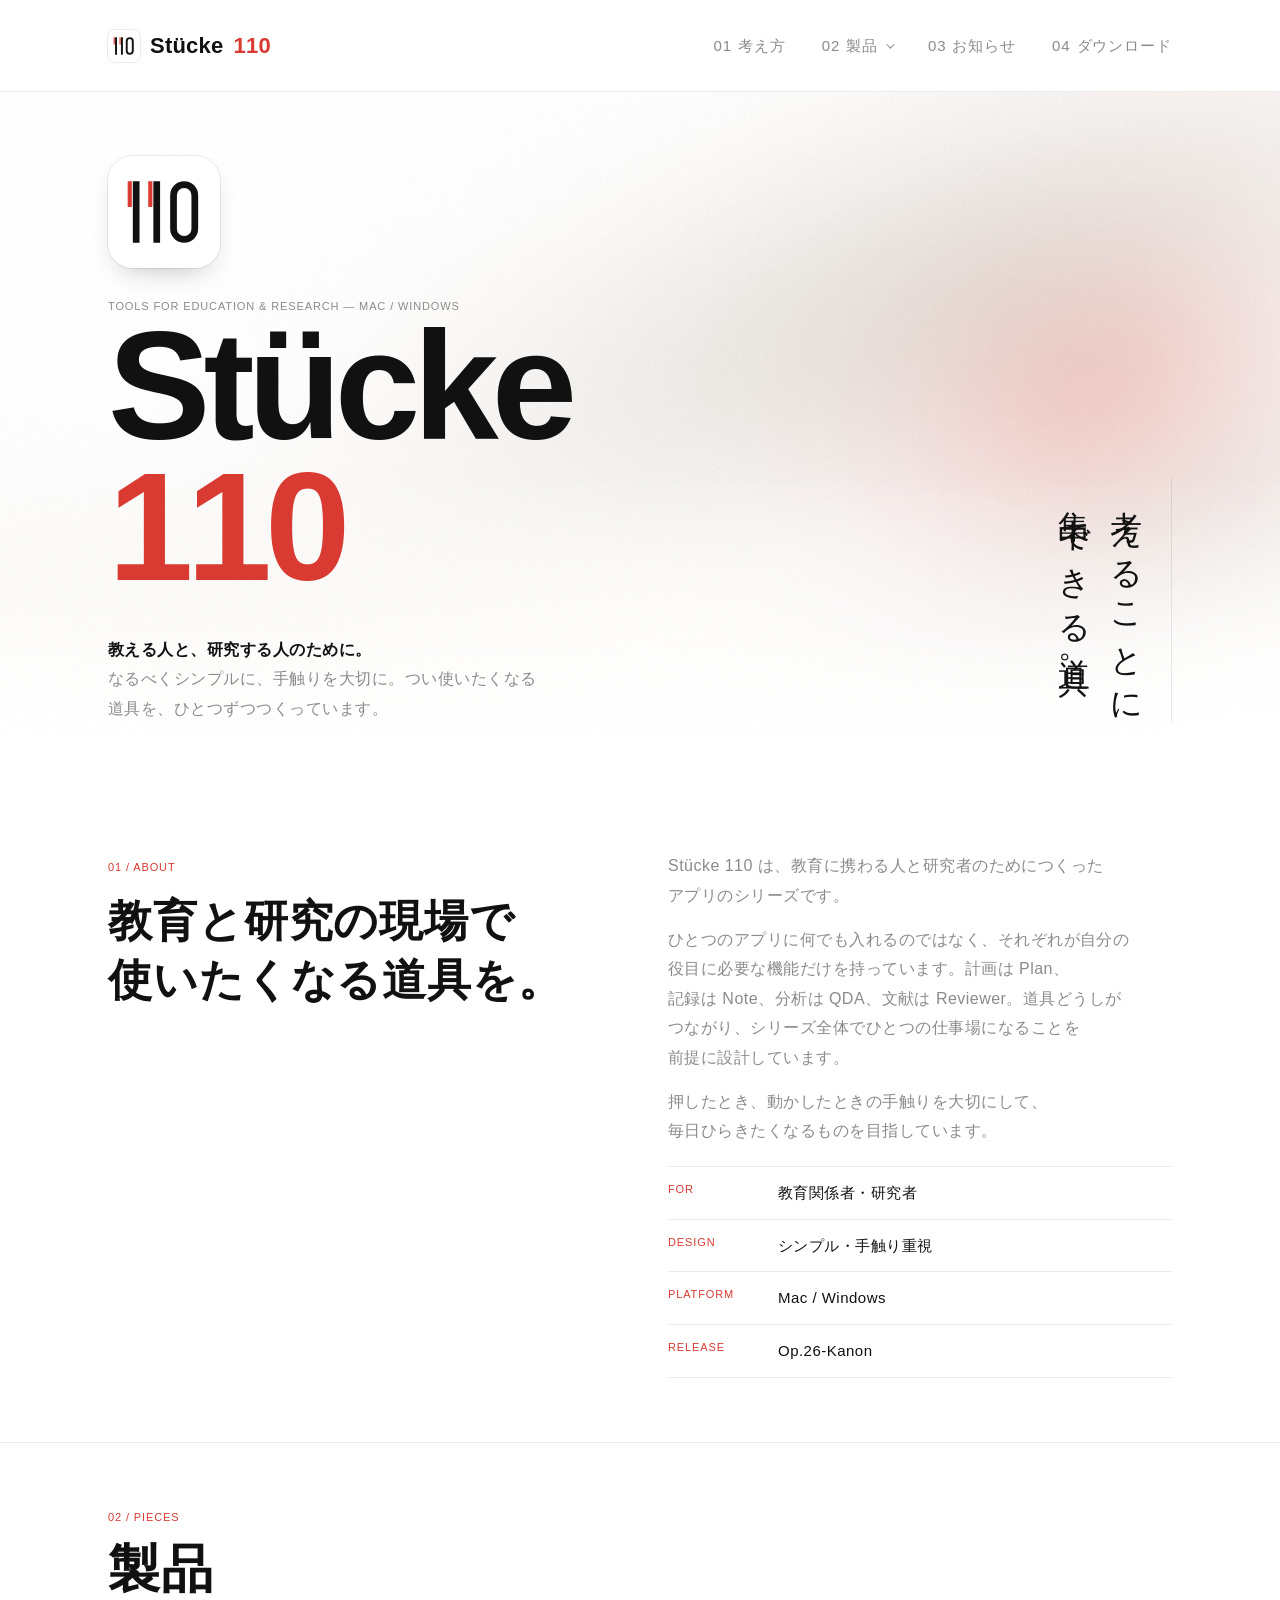
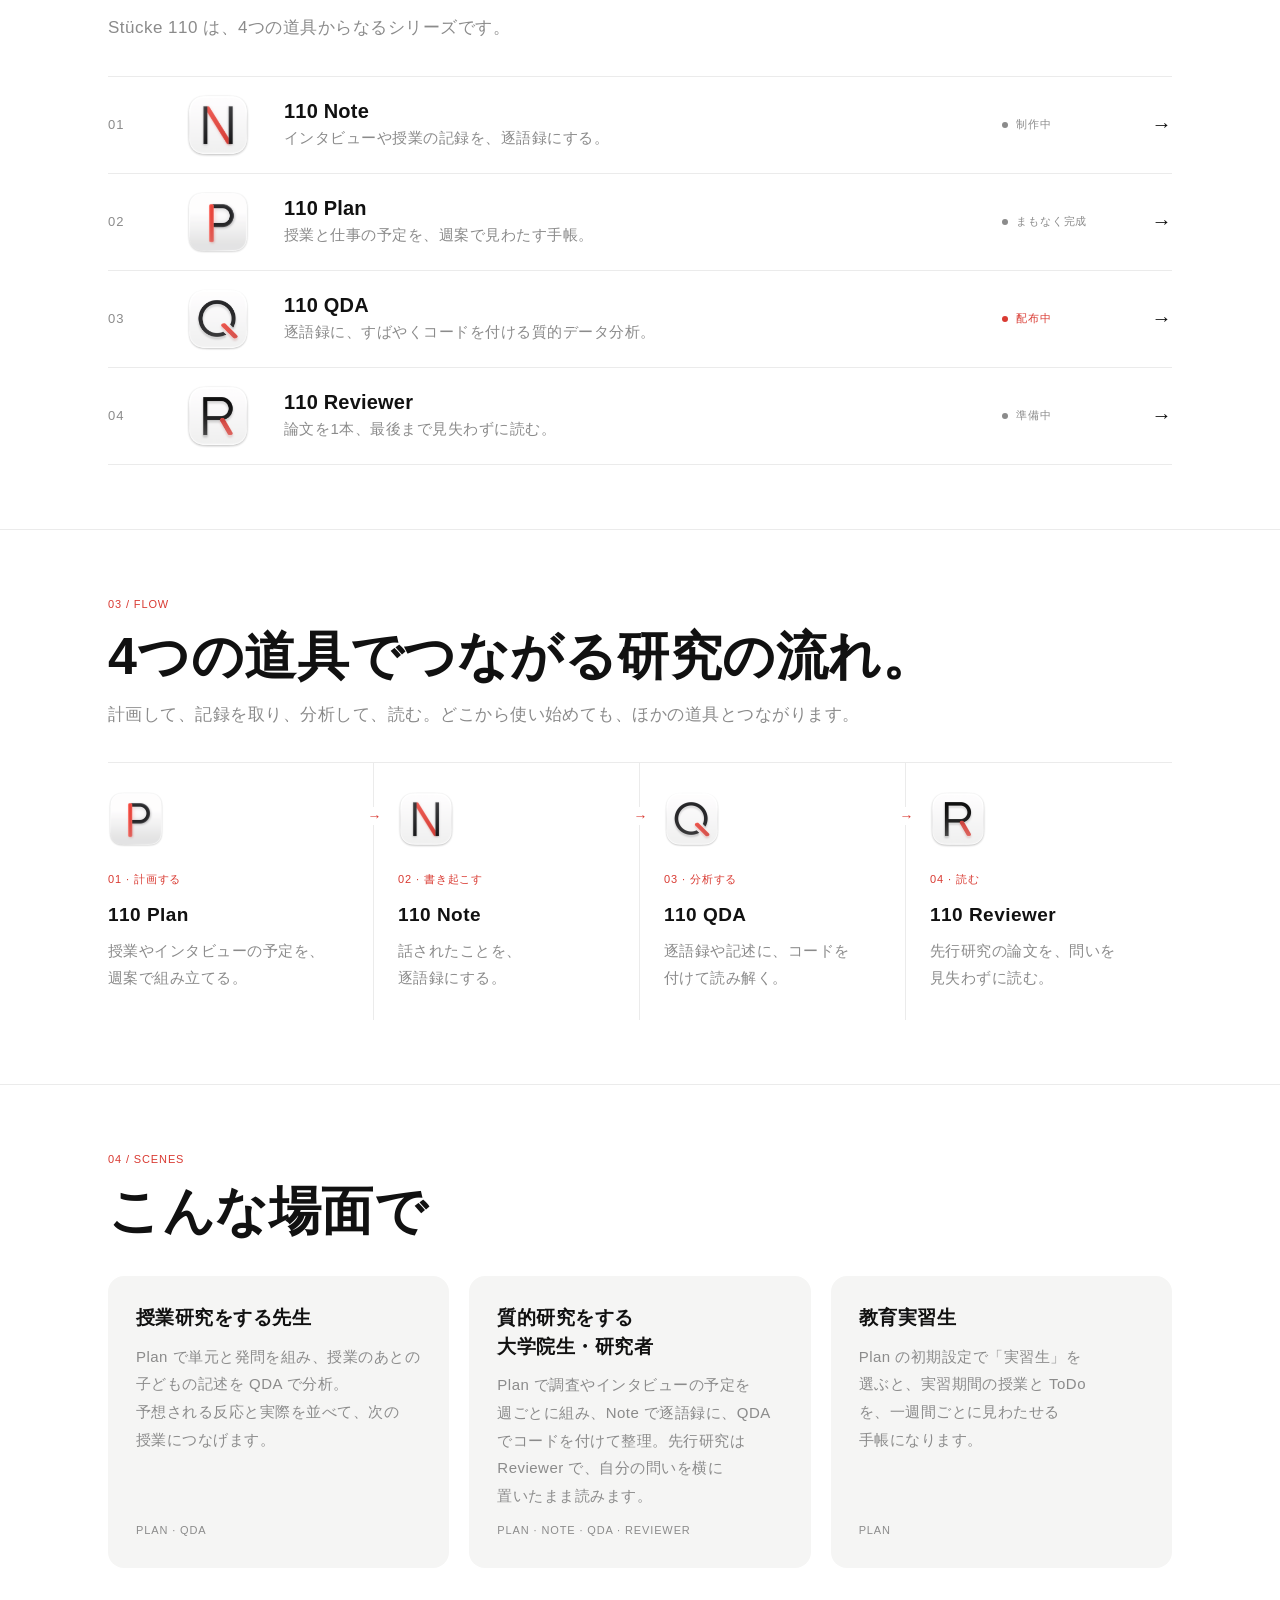
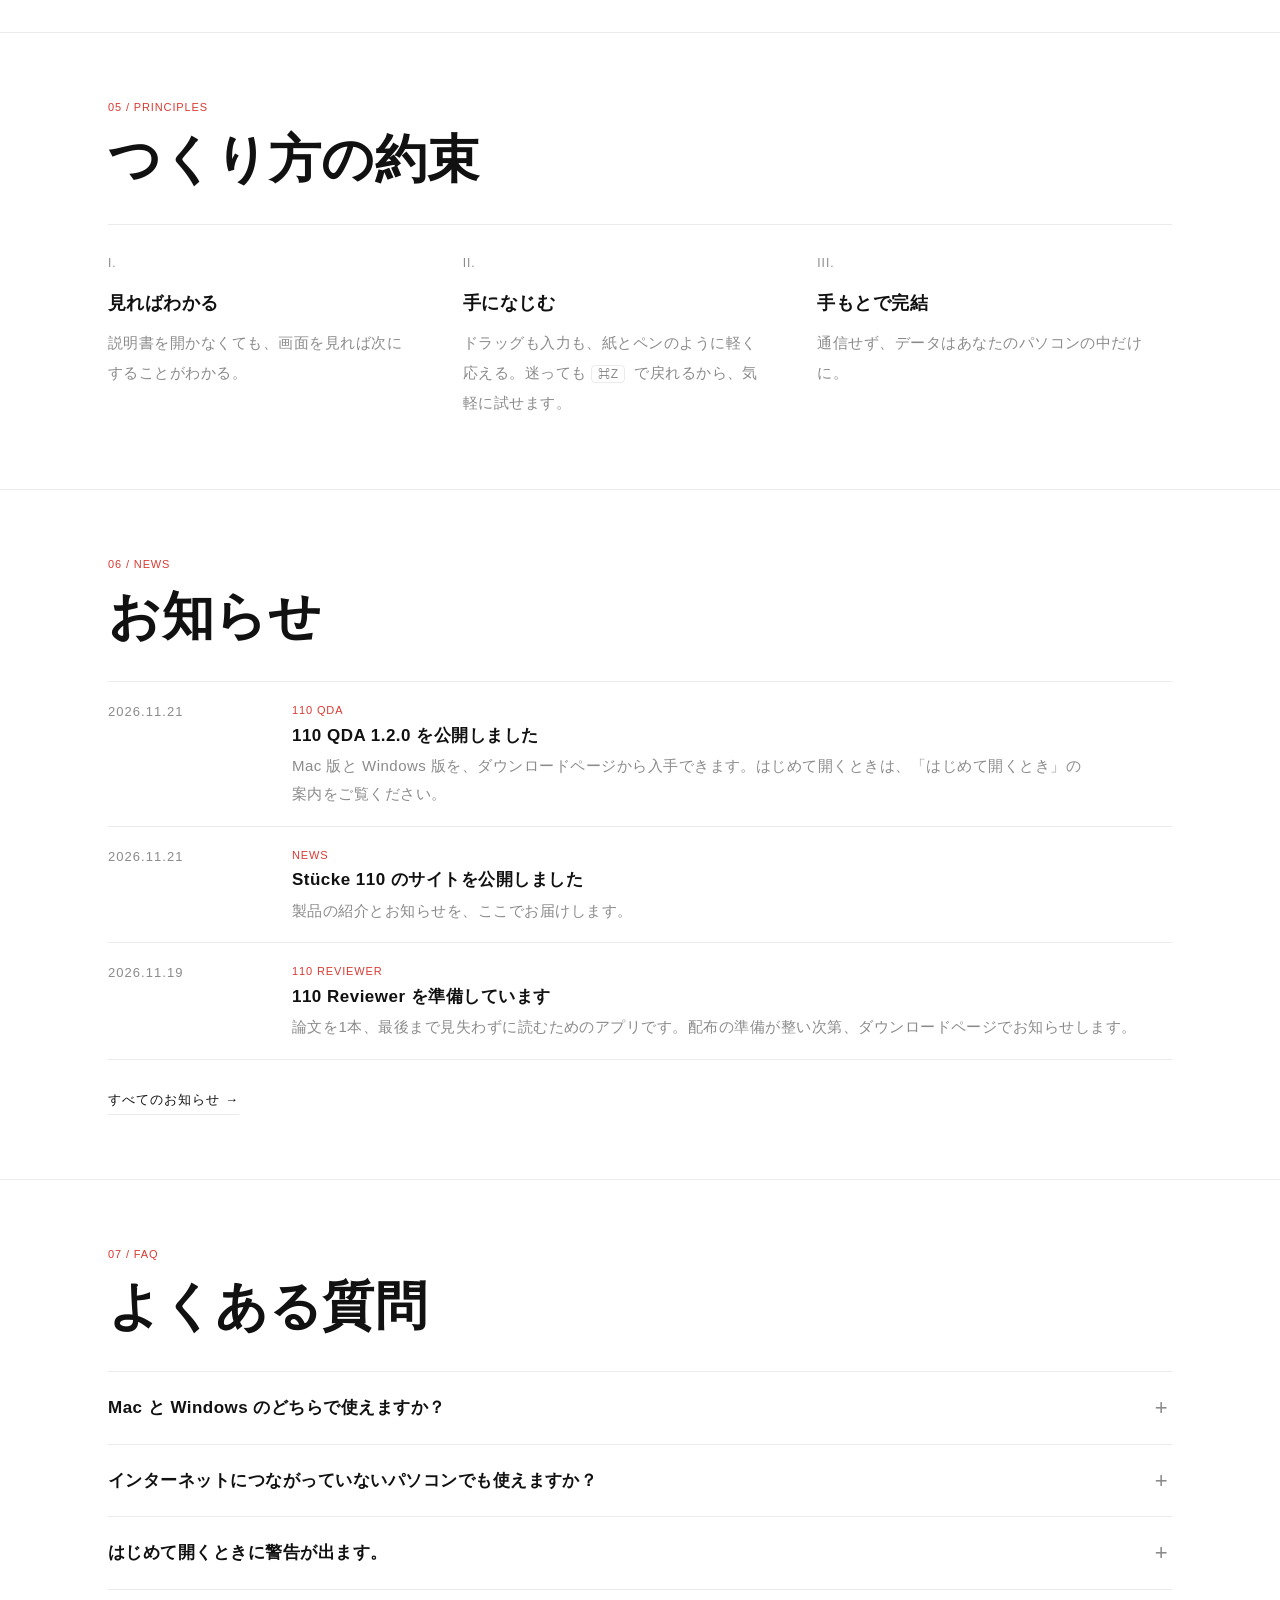
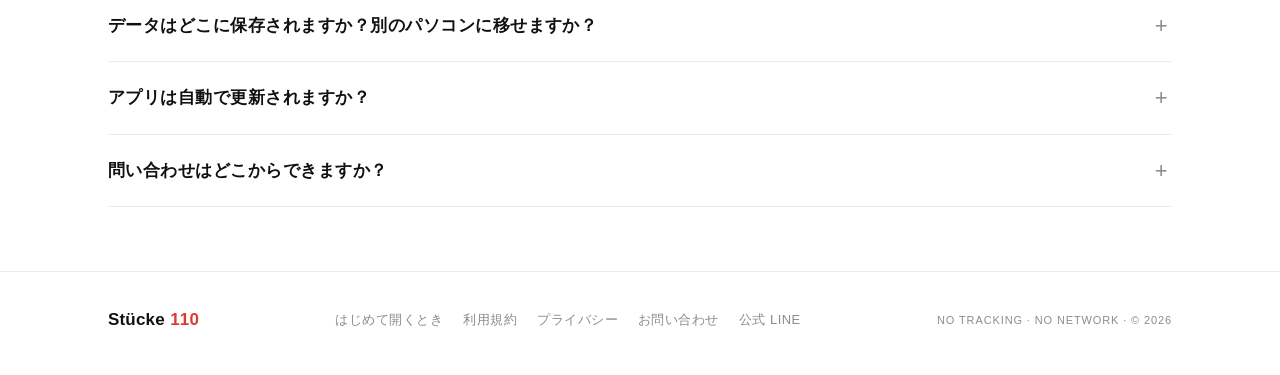
==== commit 10e4c6a2: "公式 LINE のリンクを追加 Co-Authored-By: Claude Opus 5.5 <noreply@anthropic.com> Claude-Session: https://clau" ====
--- a/index.html
+++ b/index.html
@@ -64,11 +64,11 @@
 </div></section>
 <section id="faq"><div class="wrap">
 <div class="shead reveal"><span class="label">07 / FAQ</span><h2>よくある質問</h2></div>
-<div class="faq"><details class="reveal"><summary>Mac と Windows のどちらで使えますか？</summary><p>どちらでも使えます。動作環境はダウンロードページをご覧ください。</p></details><details class="reveal"><summary>インターネットにつながっていないパソコンでも使えますか？</summary><p>使えます。どのアプリも通信を一切しないので、データが外に送られることはありません。学校や研究室の端末に入れられるかどうかは、それぞれの管理者のきまりに従ってください。</p></details><details class="reveal"><summary>はじめて開くときに警告が出ます。</summary><p>開発元の署名をまだ付けていないためです。Mac では、アプリを右クリックして「開く」を選びます。Windows では「詳細情報」から「実行」を選びます。</p></details><details class="reveal"><summary>データはどこに保存されますか？別のパソコンに移せますか？</summary><p>あなたのパソコンの中だけに保存されます。110 QDA はプロジェクトが .qda ファイル1つなので、コピーするだけで移せます。各アプリには、バックアップの書き出しと戻す機能があります。</p></details><details class="reveal"><summary>アプリは自動で更新されますか？</summary><p>自動更新はありません(通信しないためです)。新しい版は、お知らせとダウンロードページでご案内します。</p></details><details class="reveal"><summary>問い合わせはどこからできますか？</summary><p><a href="https://forms.gle/CgpqVr6RfPsczxsT9" target="_blank" rel="noopener">お問い合わせフォーム</a>からお送りください。不具合のご報告には、製品名と版、Mac か Windows かを添えていただけると助かります。公式 LINE も準備しています。</p></details></div>
+<div class="faq"><details class="reveal"><summary>Mac と Windows のどちらで使えますか？</summary><p>どちらでも使えます。動作環境はダウンロードページをご覧ください。</p></details><details class="reveal"><summary>インターネットにつながっていないパソコンでも使えますか？</summary><p>使えます。どのアプリも通信を一切しないので、データが外に送られることはありません。学校や研究室の端末に入れられるかどうかは、それぞれの管理者のきまりに従ってください。</p></details><details class="reveal"><summary>はじめて開くときに警告が出ます。</summary><p>開発元の署名をまだ付けていないためです。Mac では、アプリを右クリックして「開く」を選びます。Windows では「詳細情報」から「実行」を選びます。</p></details><details class="reveal"><summary>データはどこに保存されますか？別のパソコンに移せますか？</summary><p>あなたのパソコンの中だけに保存されます。110 QDA はプロジェクトが .qda ファイル1つなので、コピーするだけで移せます。各アプリには、バックアップの書き出しと戻す機能があります。</p></details><details class="reveal"><summary>アプリは自動で更新されますか？</summary><p>自動更新はありません(通信しないためです)。新しい版は、お知らせとダウンロードページでご案内します。</p></details><details class="reveal"><summary>問い合わせはどこからできますか？</summary><p><a href="https://forms.gle/CgpqVr6RfPsczxsT9" target="_blank" rel="noopener">お問い合わせフォーム</a>からお送りください。不具合のご報告には、製品名と版、Mac か Windows かを添えていただけると助かります。<a href="https://lin.ee/vk5B0Xk" target="_blank" rel="noopener">公式 LINE</a> では、新しい版のお知らせをお届けしています。</p></details></div>
 </div></section>
 
 </main>
-<footer><div class="wrap"><a class="brand" href="index.html">Stücke <i>110</i></a><ul class="foot-links"><li><a href="guide/index.html">はじめて開くとき</a></li><li><a href="terms/index.html">利用規約</a></li><li><a href="privacy/index.html">プライバシー</a></li><li><a href="https://forms.gle/CgpqVr6RfPsczxsT9" target="_blank" rel="noopener">お問い合わせ</a></li></ul><span class="label">No tracking · No network · © 2026</span></div></footer>
+<footer><div class="wrap"><a class="brand" href="index.html">Stücke <i>110</i></a><ul class="foot-links"><li><a href="guide/index.html">はじめて開くとき</a></li><li><a href="terms/index.html">利用規約</a></li><li><a href="privacy/index.html">プライバシー</a></li><li><a href="https://forms.gle/CgpqVr6RfPsczxsT9" target="_blank" rel="noopener">お問い合わせ</a></li><li><a href="https://lin.ee/vk5B0Xk" target="_blank" rel="noopener">公式 LINE</a></li></ul><span class="label">No tracking · No network · © 2026</span></div></footer>
 <script src="assets/js/site.js" defer></script>
 </body>
 </html>
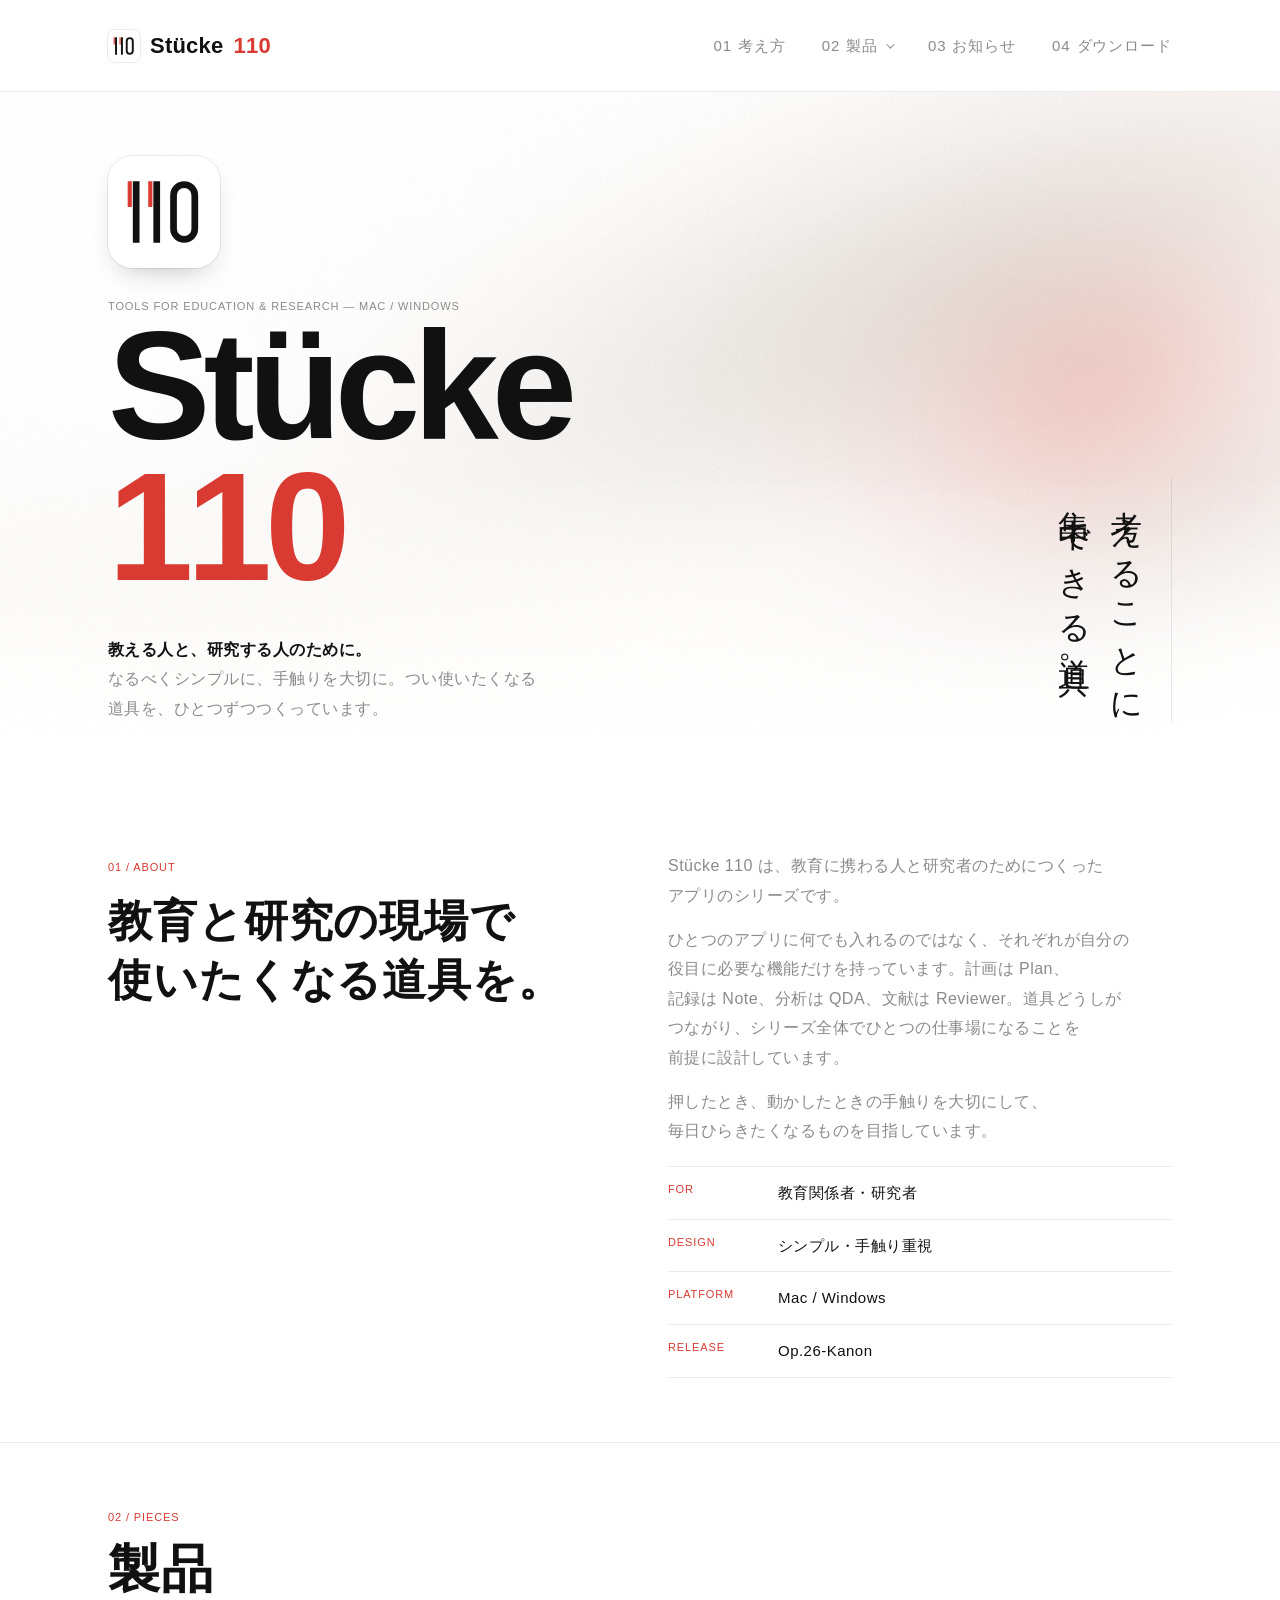
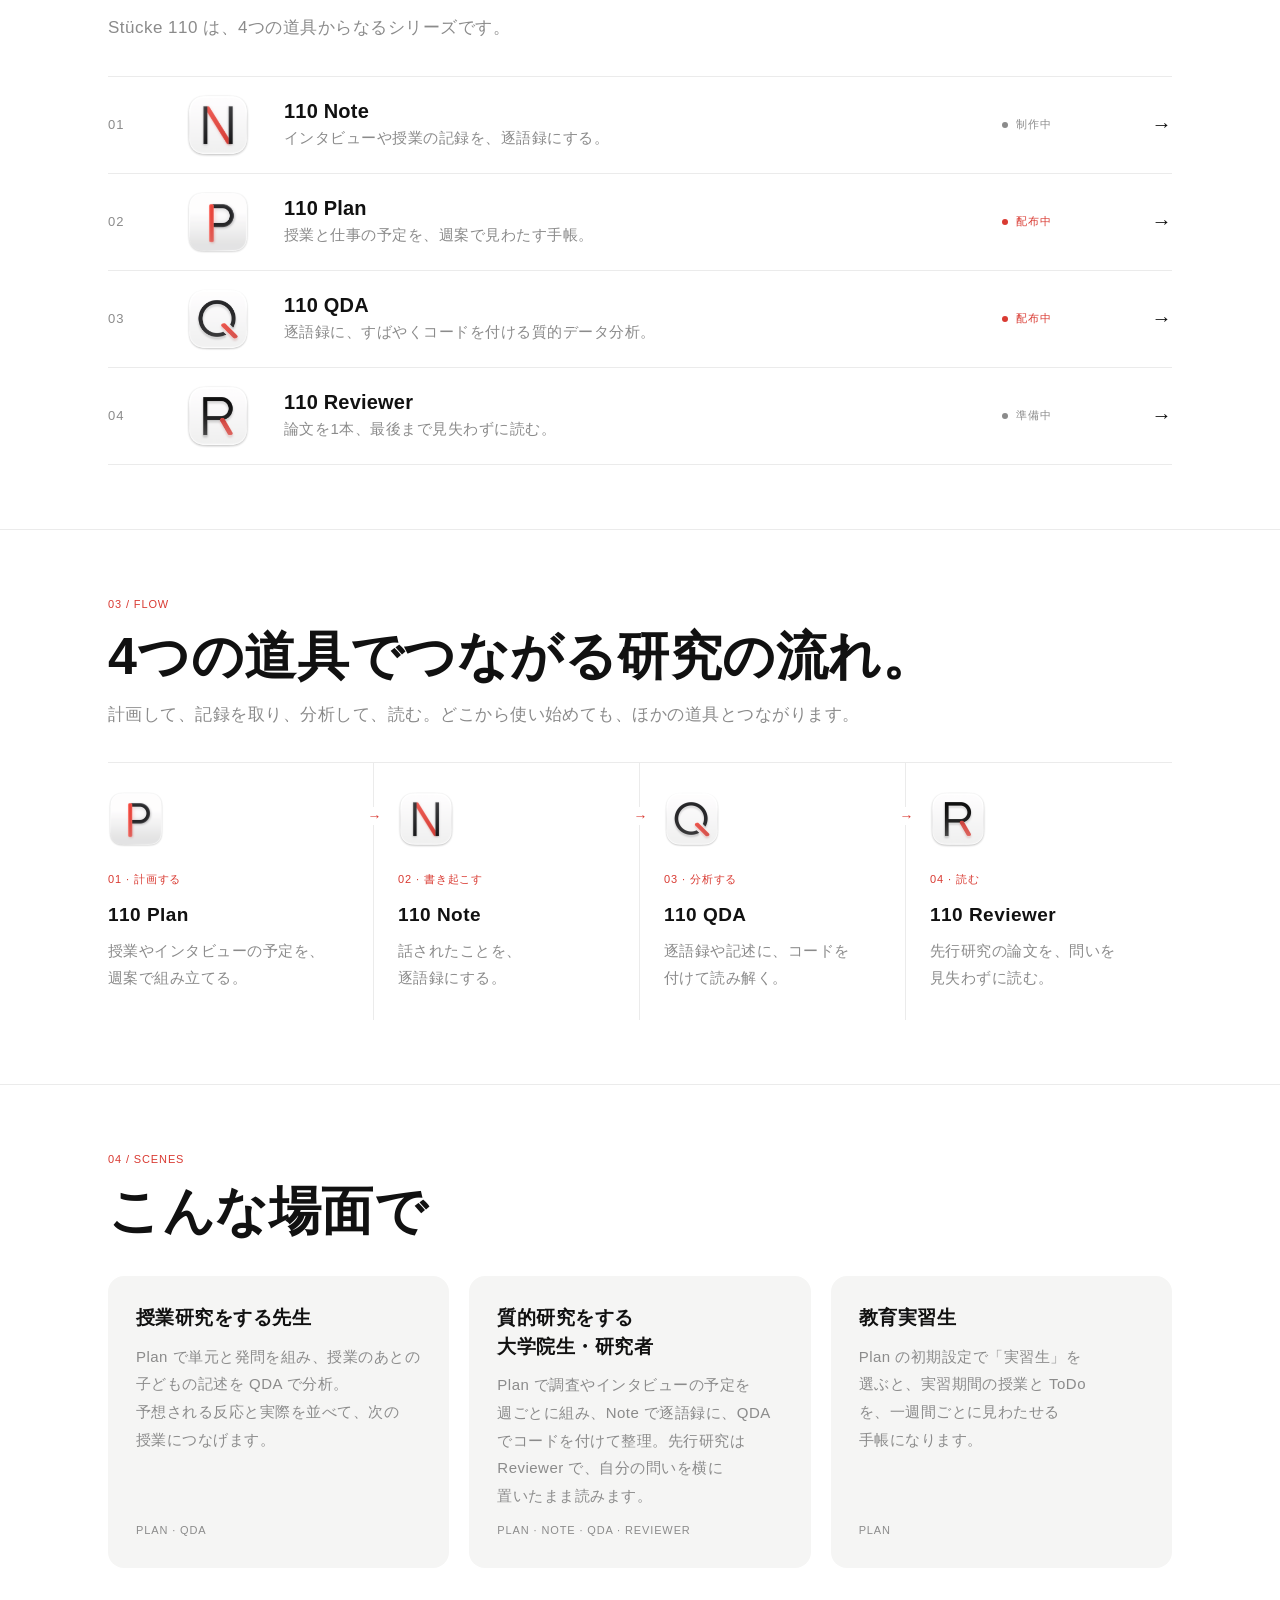
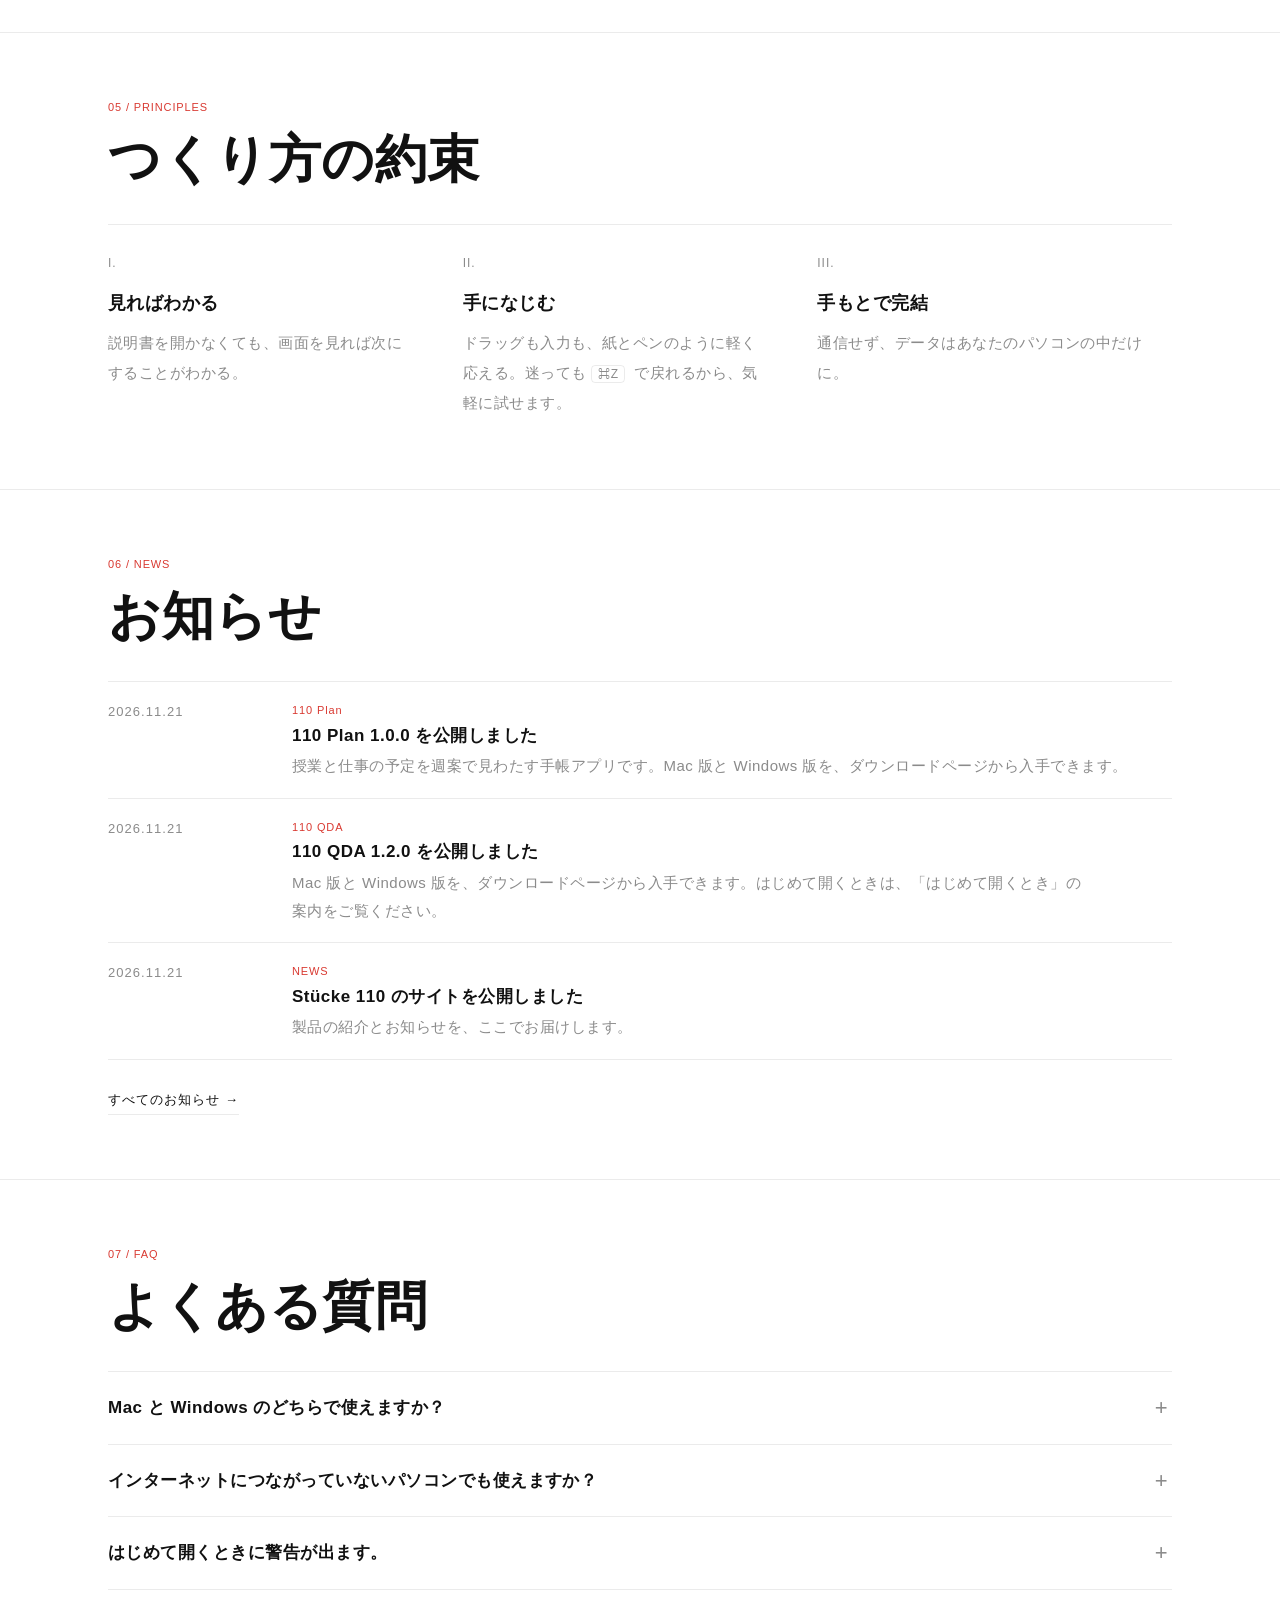
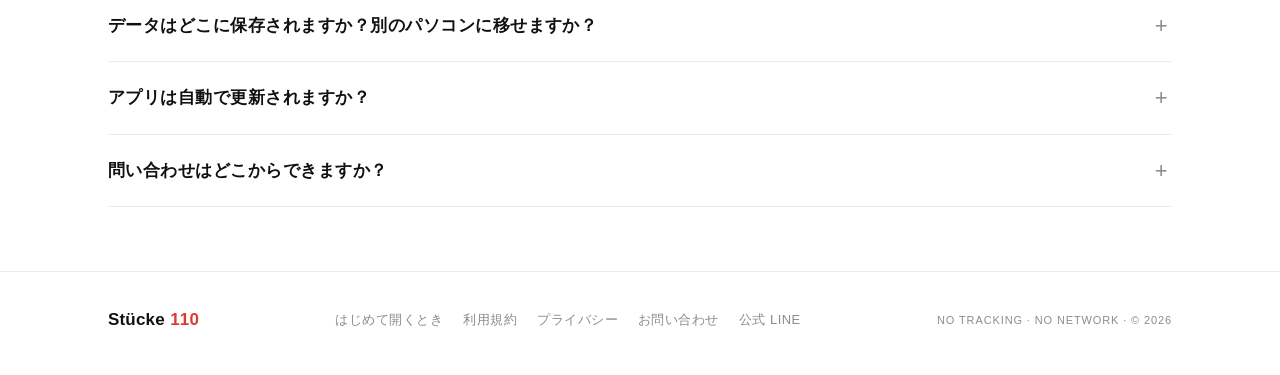
==== commit e4217813: "110 Plan 1.0.0 のダウンロードを公開 Co-Authored-By: Claude Opus 5.5 <noreply@anthropic.com> Claude-Session: ht" ====
--- a/index.html
+++ b/index.html
@@ -18,7 +18,7 @@
 <link rel="stylesheet" href="assets/css/style.css">
 </head>
 <body>
-<header class="nav"><div class="wrap"><a class="brand" href="index.html"><picture class="logo"><source srcset="assets/img/stuecke110-logo-dark.svg" media="(prefers-color-scheme: dark)"><img src="assets/img/stuecke110-logo.svg" alt=""></picture>Stücke <i>110</i></a><nav><ul><li><a href="index.html#about"><span>01</span>考え方</a></li><li class="has-menu"><button type="button" class="menu-btn" aria-expanded="false" aria-haspopup="true"><span>02</span>製品<i class="caret" aria-hidden="true"></i></button><div class="menu"><ul><li><a href="note/index.html"><img src="assets/img/note-icon-v2.png" alt=""><span class="pn">110 Note</span><small>制作中</small></a></li><li><a href="plan/index.html"><img src="assets/img/plan-icon.png" alt=""><span class="pn">110 Plan</span><small>まもなく完成</small></a></li><li><a href="qda/index.html"><img src="assets/img/qda-icon.png" alt=""><span class="pn">110 QDA</span><small>配布中</small></a></li><li><a href="reviewer/index.html"><img src="assets/img/reviewer-icon.png" alt=""><span class="pn">110 Reviewer</span><small>準備中</small></a></li></ul><a class="menu-all" href="index.html#pieces">製品の一覧へ</a></div></li><li><a href="news/index.html"><span>03</span>お知らせ</a></li><li><a href="download/index.html"><span>04</span>ダウンロード</a></li></ul></nav></div></header>
+<header class="nav"><div class="wrap"><a class="brand" href="index.html"><picture class="logo"><source srcset="assets/img/stuecke110-logo-dark.svg" media="(prefers-color-scheme: dark)"><img src="assets/img/stuecke110-logo.svg" alt=""></picture>Stücke <i>110</i></a><nav><ul><li><a href="index.html#about"><span>01</span>考え方</a></li><li class="has-menu"><button type="button" class="menu-btn" aria-expanded="false" aria-haspopup="true"><span>02</span>製品<i class="caret" aria-hidden="true"></i></button><div class="menu"><ul><li><a href="note/index.html"><img src="assets/img/note-icon-v2.png" alt=""><span class="pn">110 Note</span><small>制作中</small></a></li><li class="live"><a href="plan/index.html"><img src="assets/img/plan-icon.png" alt=""><span class="pn">110 Plan</span><small>配布中</small></a></li><li class="live"><a href="qda/index.html"><img src="assets/img/qda-icon.png" alt=""><span class="pn">110 QDA</span><small>配布中</small></a></li><li><a href="reviewer/index.html"><img src="assets/img/reviewer-icon.png" alt=""><span class="pn">110 Reviewer</span><small>準備中</small></a></li></ul><a class="menu-all" href="index.html#pieces">製品の一覧へ</a></div></li><li><a href="news/index.html"><span>03</span>お知らせ</a></li><li><a href="download/index.html"><span>04</span>ダウンロード</a></li></ul></nav></div></header>
 <main>
 
 <div class="wrap">
@@ -40,7 +40,7 @@
 </div></div></section>
 <section id="pieces"><div class="wrap">
 <div class="shead reveal"><span class="label">02 / Pieces</span><div><h2>製品</h2><p>Stücke 110 は、4つの道具からなるシリーズです。</p></div></div>
-<ul class="catalogue"><li><a class="piece reveal" href="note/index.html"><span class="no"><small>STÜCK</small>01</span><img class="app-icon" src="assets/img/note-icon-v2.png" alt=""><div><h3>110 Note</h3><p>インタビューや授業の記録を、逐語録にする。</p></div><div class="side"><span class="status wip">制作中</span><span class="go">→</span></div></a></li><li><a class="piece reveal" href="plan/index.html"><span class="no"><small>STÜCK</small>02</span><img class="app-icon" src="assets/img/plan-icon.png" alt=""><div><h3>110 Plan</h3><p>授業と仕事の予定を、週案で見わたす手帳。</p></div><div class="side"><span class="status wip">まもなく完成</span><span class="go">→</span></div></a></li><li><a class="piece reveal" href="qda/index.html"><span class="no"><small>STÜCK</small>03</span><img class="app-icon" src="assets/img/qda-icon.png" alt=""><div><h3>110 QDA</h3><p>逐語録に、すばやくコードを付ける質的データ分析。</p></div><div class="side"><span class="status soon">配布中</span><span class="go">→</span></div></a></li><li><a class="piece reveal" href="reviewer/index.html"><span class="no"><small>STÜCK</small>04</span><img class="app-icon" src="assets/img/reviewer-icon.png" alt=""><div><h3>110 Reviewer</h3><p>論文を1本、最後まで見失わずに読む。</p></div><div class="side"><span class="status wip">準備中</span><span class="go">→</span></div></a></li></ul>
+<ul class="catalogue"><li><a class="piece reveal" href="note/index.html"><span class="no"><small>STÜCK</small>01</span><img class="app-icon" src="assets/img/note-icon-v2.png" alt=""><div><h3>110 Note</h3><p>インタビューや授業の記録を、逐語録にする。</p></div><div class="side"><span class="status wip">制作中</span><span class="go">→</span></div></a></li><li><a class="piece reveal" href="plan/index.html"><span class="no"><small>STÜCK</small>02</span><img class="app-icon" src="assets/img/plan-icon.png" alt=""><div><h3>110 Plan</h3><p>授業と仕事の予定を、週案で見わたす手帳。</p></div><div class="side"><span class="status soon">配布中</span><span class="go">→</span></div></a></li><li><a class="piece reveal" href="qda/index.html"><span class="no"><small>STÜCK</small>03</span><img class="app-icon" src="assets/img/qda-icon.png" alt=""><div><h3>110 QDA</h3><p>逐語録に、すばやくコードを付ける質的データ分析。</p></div><div class="side"><span class="status soon">配布中</span><span class="go">→</span></div></a></li><li><a class="piece reveal" href="reviewer/index.html"><span class="no"><small>STÜCK</small>04</span><img class="app-icon" src="assets/img/reviewer-icon.png" alt=""><div><h3>110 Reviewer</h3><p>論文を1本、最後まで見失わずに読む。</p></div><div class="side"><span class="status wip">準備中</span><span class="go">→</span></div></a></li></ul>
 </div></section>
 <section id="flow"><div class="wrap">
 <div class="shead reveal"><span class="label">03 / Flow</span><h2><span class="ph">4つの道具で</span><span class="ph">つながる研究の流れ。</span></h2><p>計画して、記録を取り、分析して、読む。どこから使い始めても、ほかの道具とつながります。</p></div>
@@ -59,7 +59,7 @@
 </div></div></section>
 <section><div class="wrap">
 <div class="shead reveal"><span class="label">06 / News</span><h2>お知らせ</h2></div>
-<ul class="news"><li class="reveal"><time datetime="2026-11-21">2026.11.21</time><div><span class="tag">110 QDA</span><h3>110 QDA 1.2.0 を公開しました</h3><p>Mac 版と Windows 版を、ダウンロードページから入手できます。はじめて開くときは、「はじめて開くとき」の案内をご覧ください。</p></div></li><li class="reveal"><time datetime="2026-11-21">2026.11.21</time><div><span class="tag">NEWS</span><h3>Stücke 110 のサイトを公開しました</h3><p>製品の紹介とお知らせを、ここでお届けします。</p></div></li><li class="reveal"><time datetime="2026-11-19">2026.11.19</time><div><span class="tag">110 REVIEWER</span><h3>110 Reviewer を準備しています</h3><p>論文を1本、最後まで見失わずに読むためのアプリです。配布の準備が整い次第、ダウンロードページでお知らせします。</p></div></li></ul>
+<ul class="news"><li class="reveal"><time datetime="2026-11-21">2026.11.21</time><div><span class="tag">110 Plan</span><h3>110 Plan 1.0.0 を公開しました</h3><p>授業と仕事の予定を週案で見わたす手帳アプリです。Mac 版と Windows 版を、ダウンロードページから入手できます。</p></div></li><li class="reveal"><time datetime="2026-11-21">2026.11.21</time><div><span class="tag">110 QDA</span><h3>110 QDA 1.2.0 を公開しました</h3><p>Mac 版と Windows 版を、ダウンロードページから入手できます。はじめて開くときは、「はじめて開くとき」の案内をご覧ください。</p></div></li><li class="reveal"><time datetime="2026-11-21">2026.11.21</time><div><span class="tag">NEWS</span><h3>Stücke 110 のサイトを公開しました</h3><p>製品の紹介とお知らせを、ここでお届けします。</p></div></li></ul>
 <a class="more-link" href="news/index.html">すべてのお知らせ →</a>
 </div></section>
 <section id="faq"><div class="wrap">
--- a/assets/css/style.css
+++ b/assets/css/style.css
@@ -411,3 +411,6 @@
 /* keep app icons square at every width (2026-11-20) */
 img.app-icon,.nav .menu li img{max-width:none;flex:none;aspect-ratio:1/1;object-fit:contain}
 .dl>img.app-icon{justify-self:start}
+/* 製品メニュー: 配布中を赤で強調 */
+.nav .menu li.live small{color:var(--red);font-weight:600;display:inline-flex;align-items:center;gap:5px}
+.nav .menu li.live small::before{content:"";width:6px;height:6px;border-radius:50%;background:var(--red)}
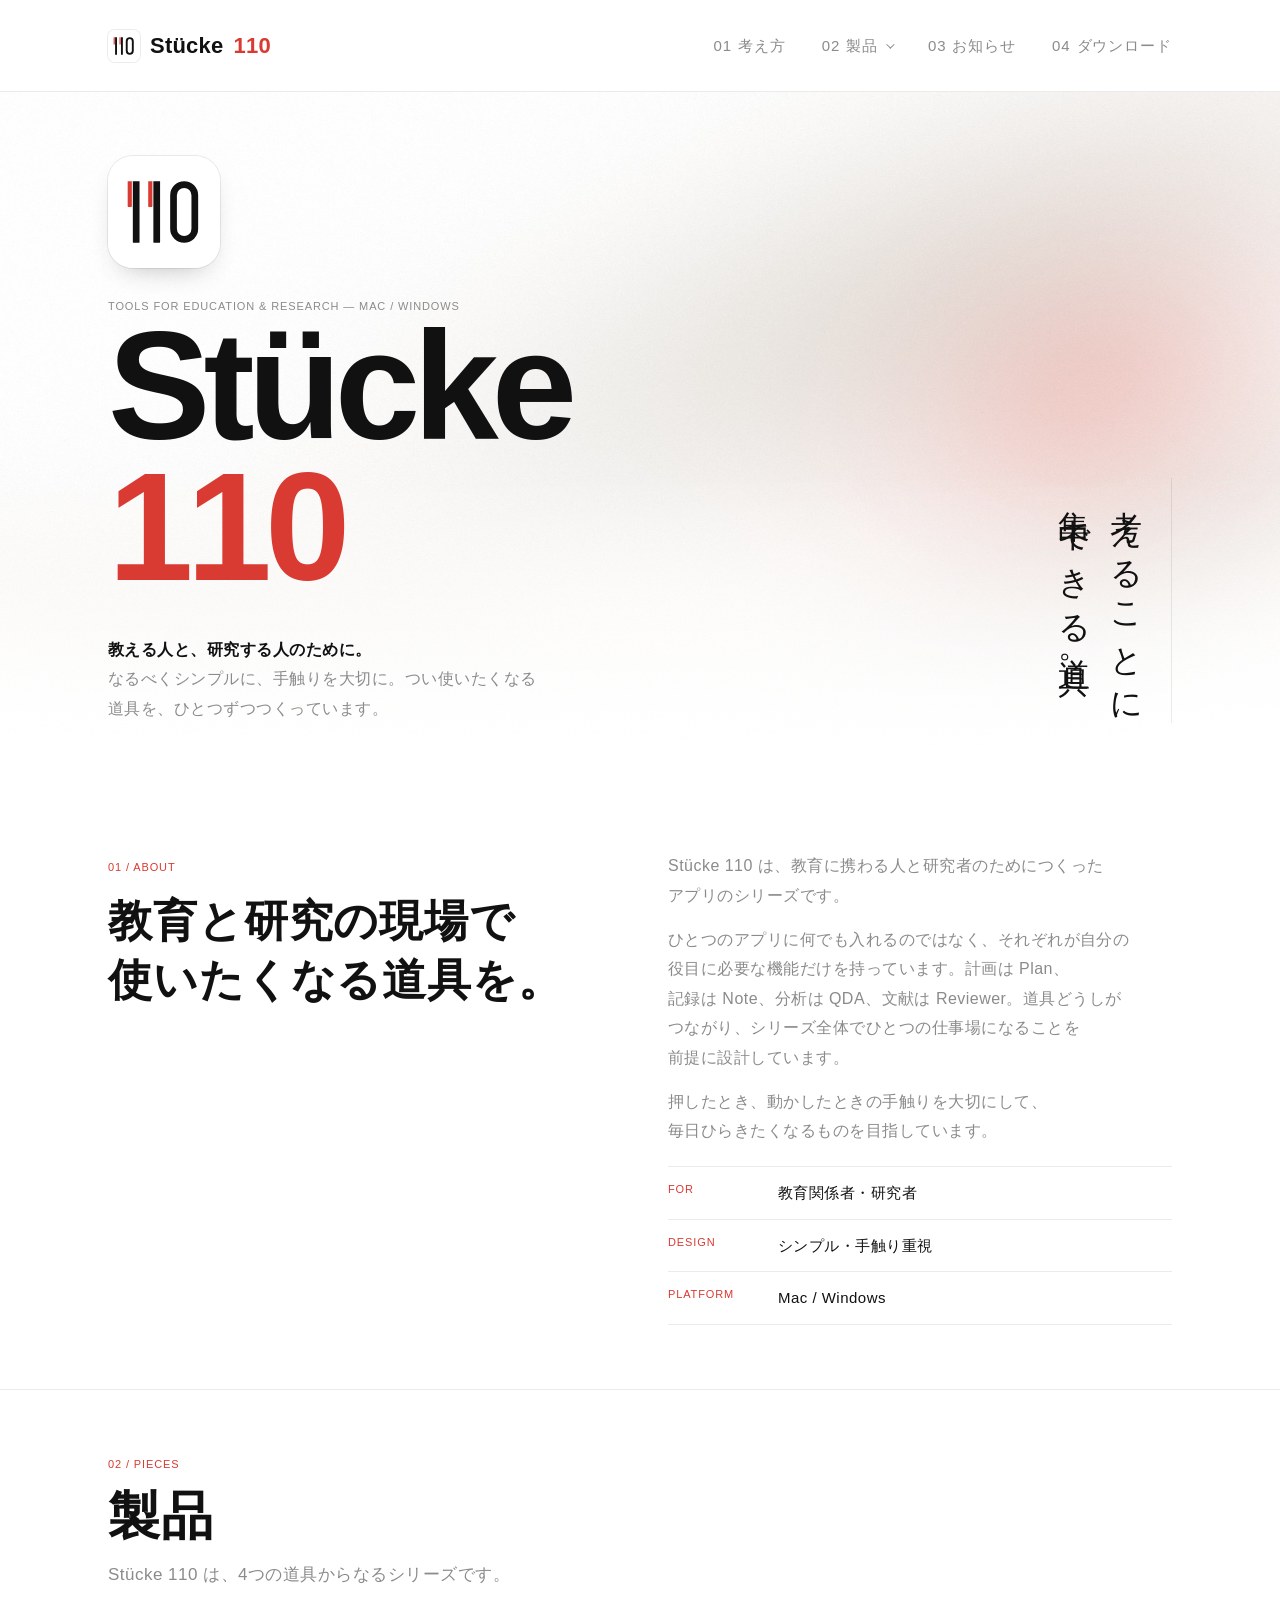
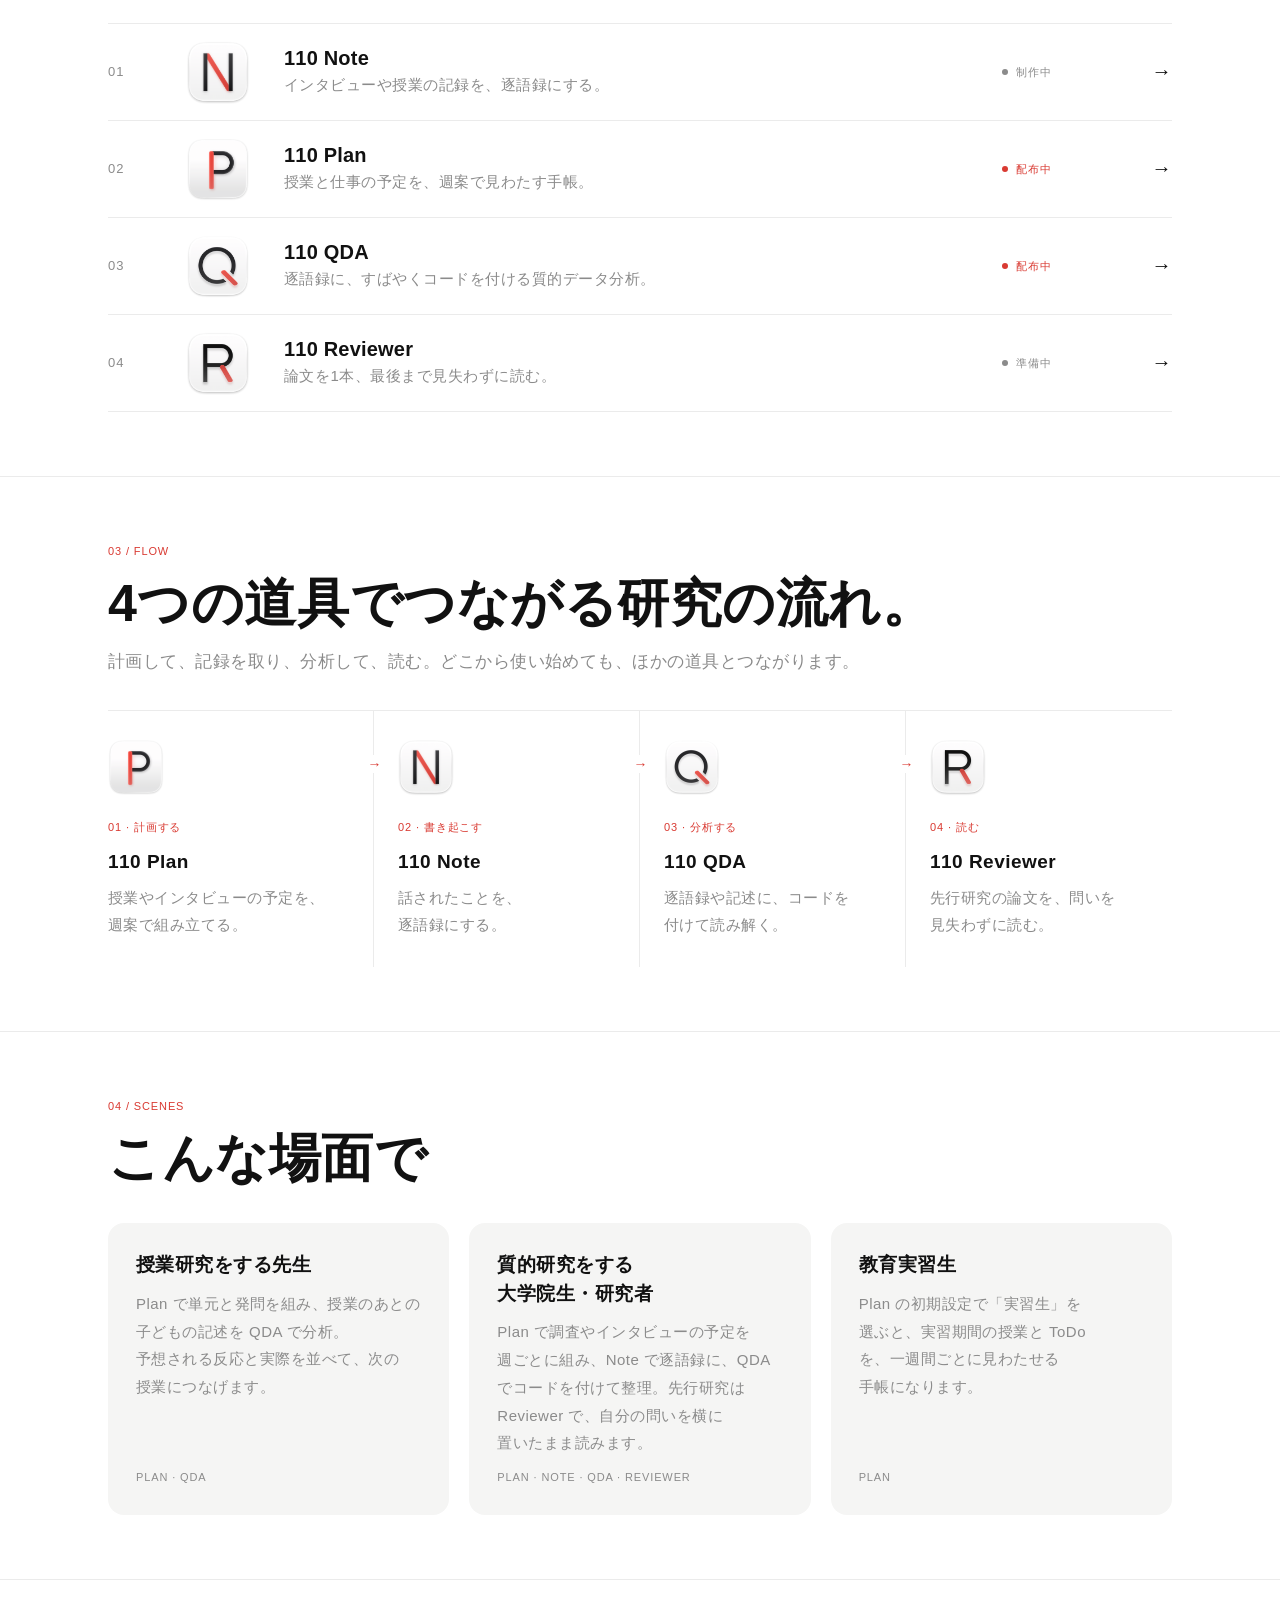
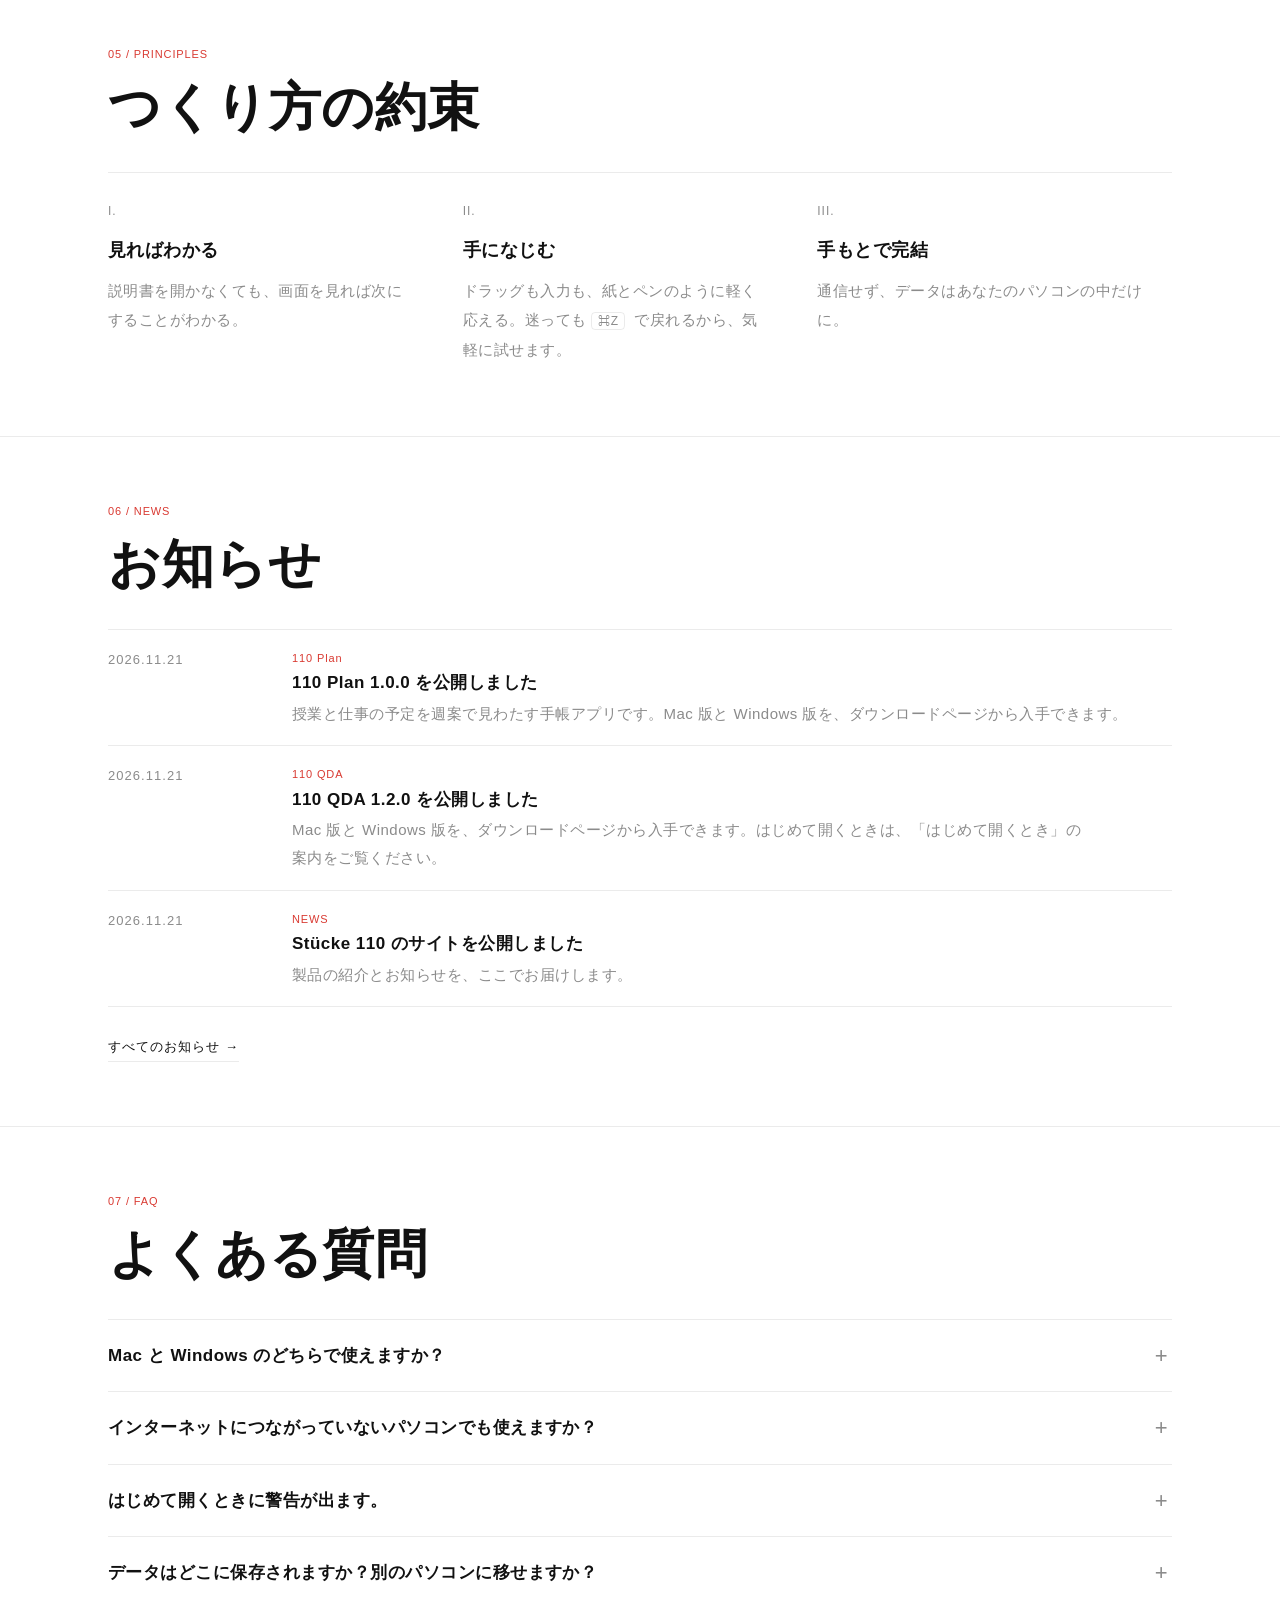
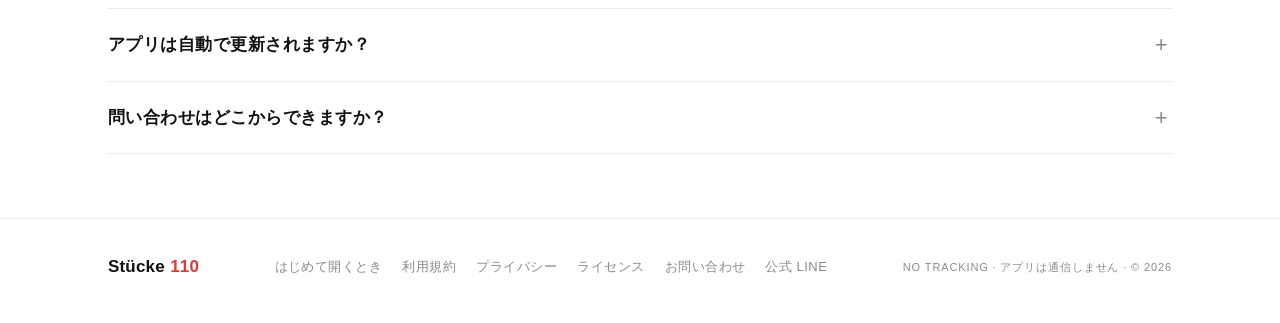
==== commit 29ee37ea: "プライバシーと動作環境を正確に、SHA-256 とライセンスのページを追加、Op.26-Kanon の表記を外す Co-Authored-By: Claude Opus 5.5 <noreply@an" ====
--- a/index.html
+++ b/index.html
@@ -36,7 +36,7 @@
 <div class="about">
 <div class="reveal"><span class="label">01 / About</span><h2><span class="ph">教育と研究の現場で</span><span class="ph">使いたくなる道具を。</span></h2></div>
 <div class="reveal"><p>Stücke 110 は、教育に携わる人と研究者のためにつくったアプリのシリーズです。</p><p>ひとつのアプリに何でも入れるのではなく、それぞれが自分の役目に必要な機能だけを持っています。計画は Plan、記録は Note、分析は QDA、文献は Reviewer。道具どうしがつながり、シリーズ全体でひとつの仕事場になることを前提に設計しています。</p><p>押したとき、動かしたときの手触りを大切にして、毎日ひらきたくなるものを目指しています。</p>
-<ul class="facts"><li><span class="label">For</span>教育関係者・研究者</li><li><span class="label">Design</span>シンプル・手触り重視</li><li><span class="label">Platform</span>Mac / Windows</li><li><span class="label">Release</span>Op.26-Kanon</li></ul></div>
+<ul class="facts"><li><span class="label">For</span>教育関係者・研究者</li><li><span class="label">Design</span>シンプル・手触り重視</li><li><span class="label">Platform</span>Mac / Windows</li></ul></div>
 </div></div></section>
 <section id="pieces"><div class="wrap">
 <div class="shead reveal"><span class="label">02 / Pieces</span><div><h2>製品</h2><p>Stücke 110 は、4つの道具からなるシリーズです。</p></div></div>
@@ -68,7 +68,7 @@
 </div></section>
 
 </main>
-<footer><div class="wrap"><a class="brand" href="index.html">Stücke <i>110</i></a><ul class="foot-links"><li><a href="guide/index.html">はじめて開くとき</a></li><li><a href="terms/index.html">利用規約</a></li><li><a href="privacy/index.html">プライバシー</a></li><li><a href="https://forms.gle/CgpqVr6RfPsczxsT9" target="_blank" rel="noopener">お問い合わせ</a></li><li><a href="https://lin.ee/vk5B0Xk" target="_blank" rel="noopener">公式 LINE</a></li></ul><span class="label">No tracking · No network · © 2026</span></div></footer>
+<footer><div class="wrap"><a class="brand" href="index.html">Stücke <i>110</i></a><ul class="foot-links"><li><a href="guide/index.html">はじめて開くとき</a></li><li><a href="terms/index.html">利用規約</a></li><li><a href="privacy/index.html">プライバシー</a></li><li><a href="licenses/index.html">ライセンス</a></li><li><a href="https://forms.gle/CgpqVr6RfPsczxsT9" target="_blank" rel="noopener">お問い合わせ</a></li><li><a href="https://lin.ee/vk5B0Xk" target="_blank" rel="noopener">公式 LINE</a></li></ul><span class="label">No tracking · アプリは通信しません · © 2026</span></div></footer>
 <script src="assets/js/site.js" defer></script>
 </body>
 </html>
--- a/assets/css/style.css
+++ b/assets/css/style.css
@@ -414,3 +414,19 @@
 /* 製品メニュー: 配布中を赤で強調 */
 .nav .menu li.live small{color:var(--red);font-weight:600;display:inline-flex;align-items:center;gap:5px}
 .nav .menu li.live small::before{content:"";width:6px;height:6px;border-radius:50%;background:var(--red)}
+/* SHA-256 とライセンスの表 */
+.sums{margin-top:56px;padding-top:32px;border-top:1px solid var(--rule)}
+.sums h3{margin:6px 0 10px}
+.sums p{color:var(--muted);max-width:760px}
+.sums code,.lic code{font-family:ui-monospace,SFMono-Regular,Menlo,Consolas,monospace;font-size:.86em}
+.table-scroll{overflow-x:auto;-webkit-overflow-scrolling:touch;margin-top:16px}
+.sums table,table.lic{width:100%;border-collapse:collapse;font-size:14px}
+.sums td,table.lic td,table.lic th{text-align:left;vertical-align:top;padding:12px 12px 12px 0;border-bottom:1px solid var(--rule)}
+table.lic th{font-weight:500;color:var(--muted);font-size:12px}
+.sums td:first-child{white-space:nowrap}
+.sums code.hash{color:var(--muted);word-break:break-all}
+@media (max-width:640px){.sums td{display:block;padding:4px 0;border:0}.sums tr{display:block;padding:10px 0;border-bottom:1px solid var(--rule)}}
+table.lic td:nth-child(1),table.lic td:nth-child(3){white-space:nowrap}
+table.lic{min-width:560px}
+.foot-links{display:flex;flex-wrap:wrap;column-gap:20px;row-gap:8px}
+.foot-links a{white-space:nowrap}
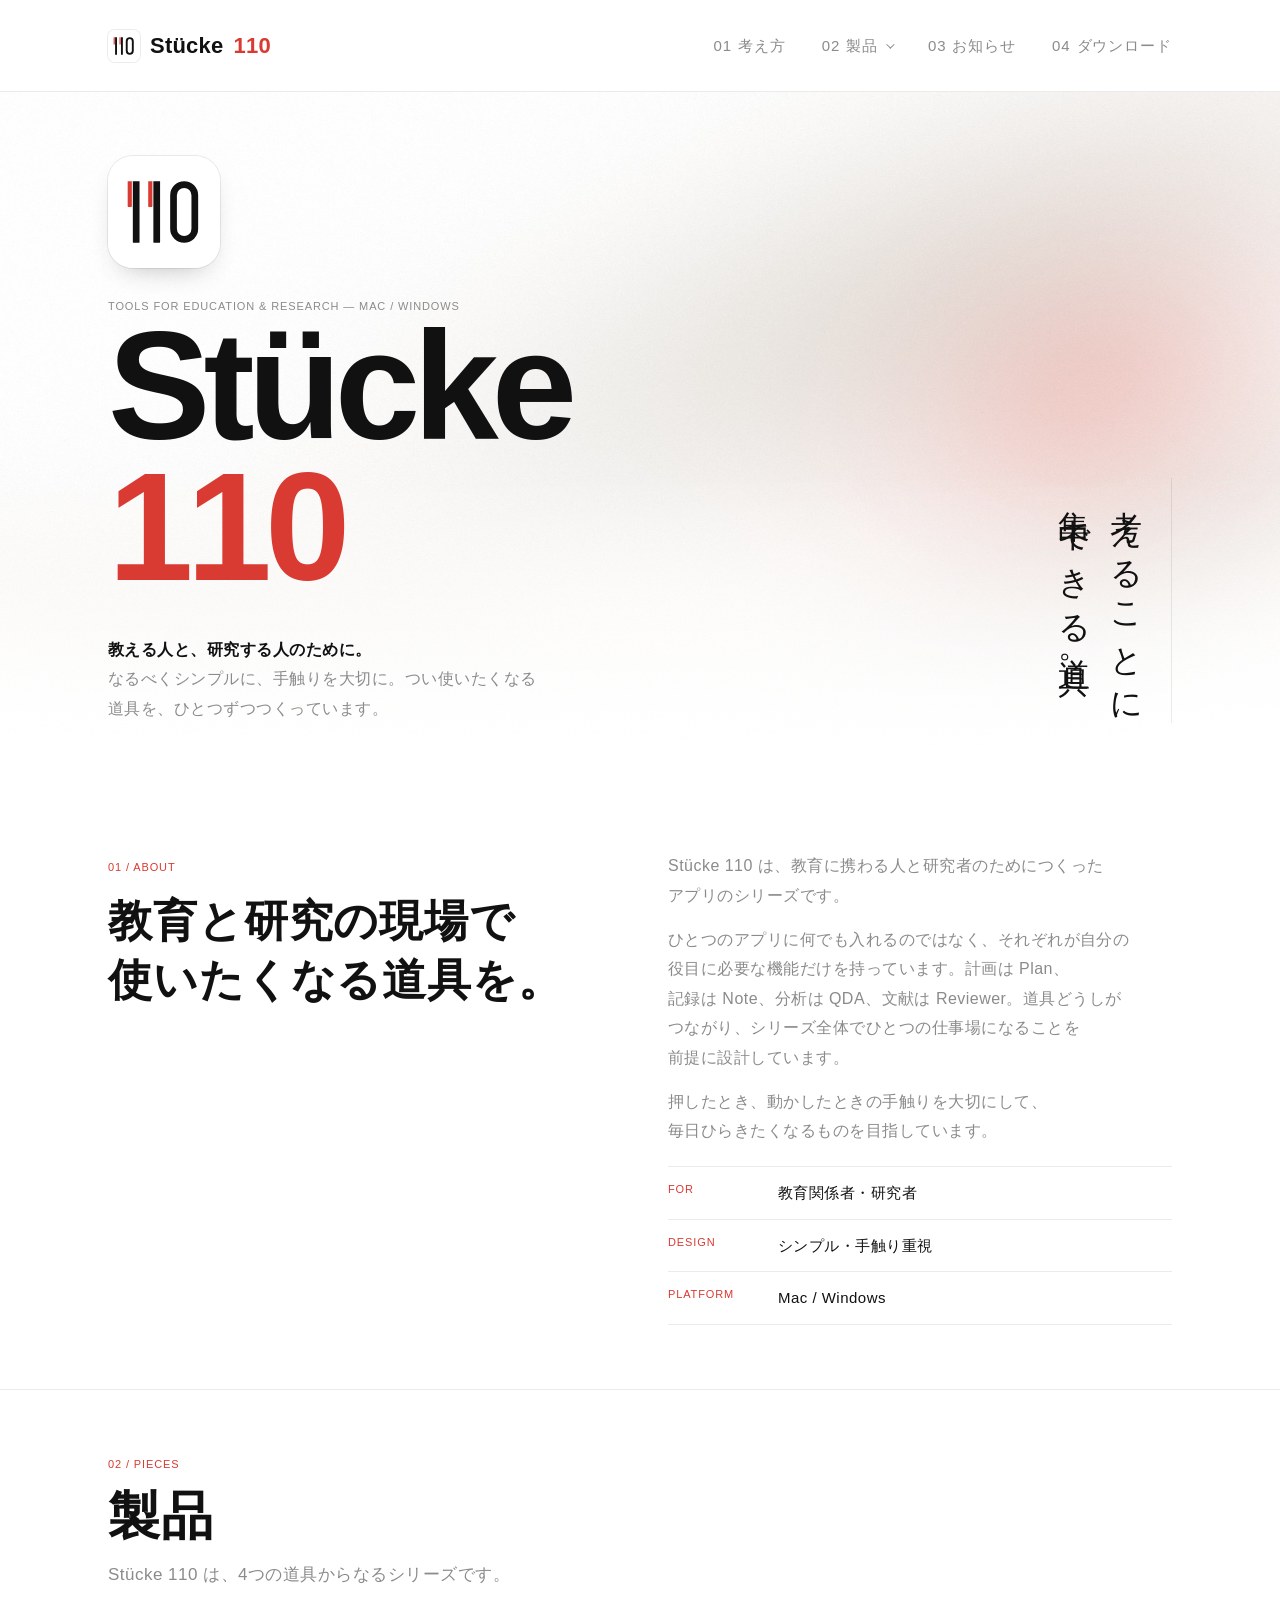
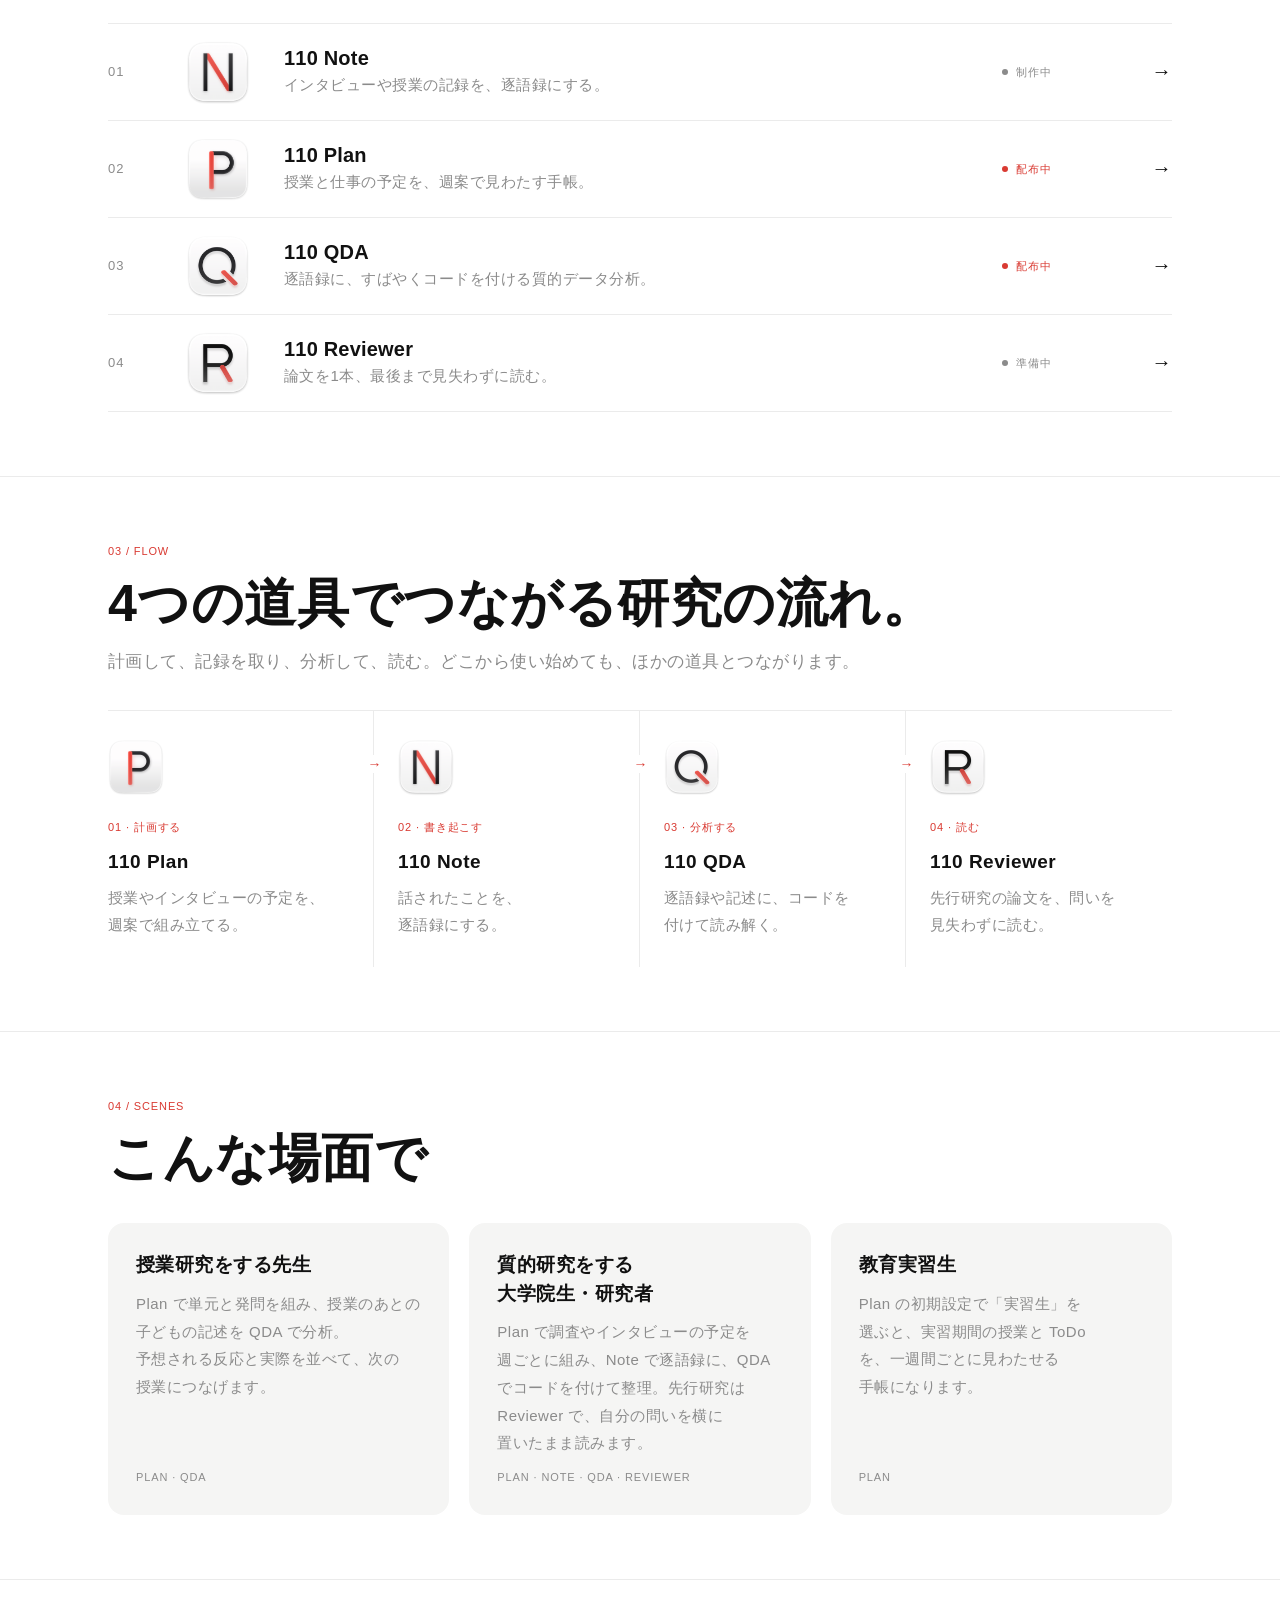
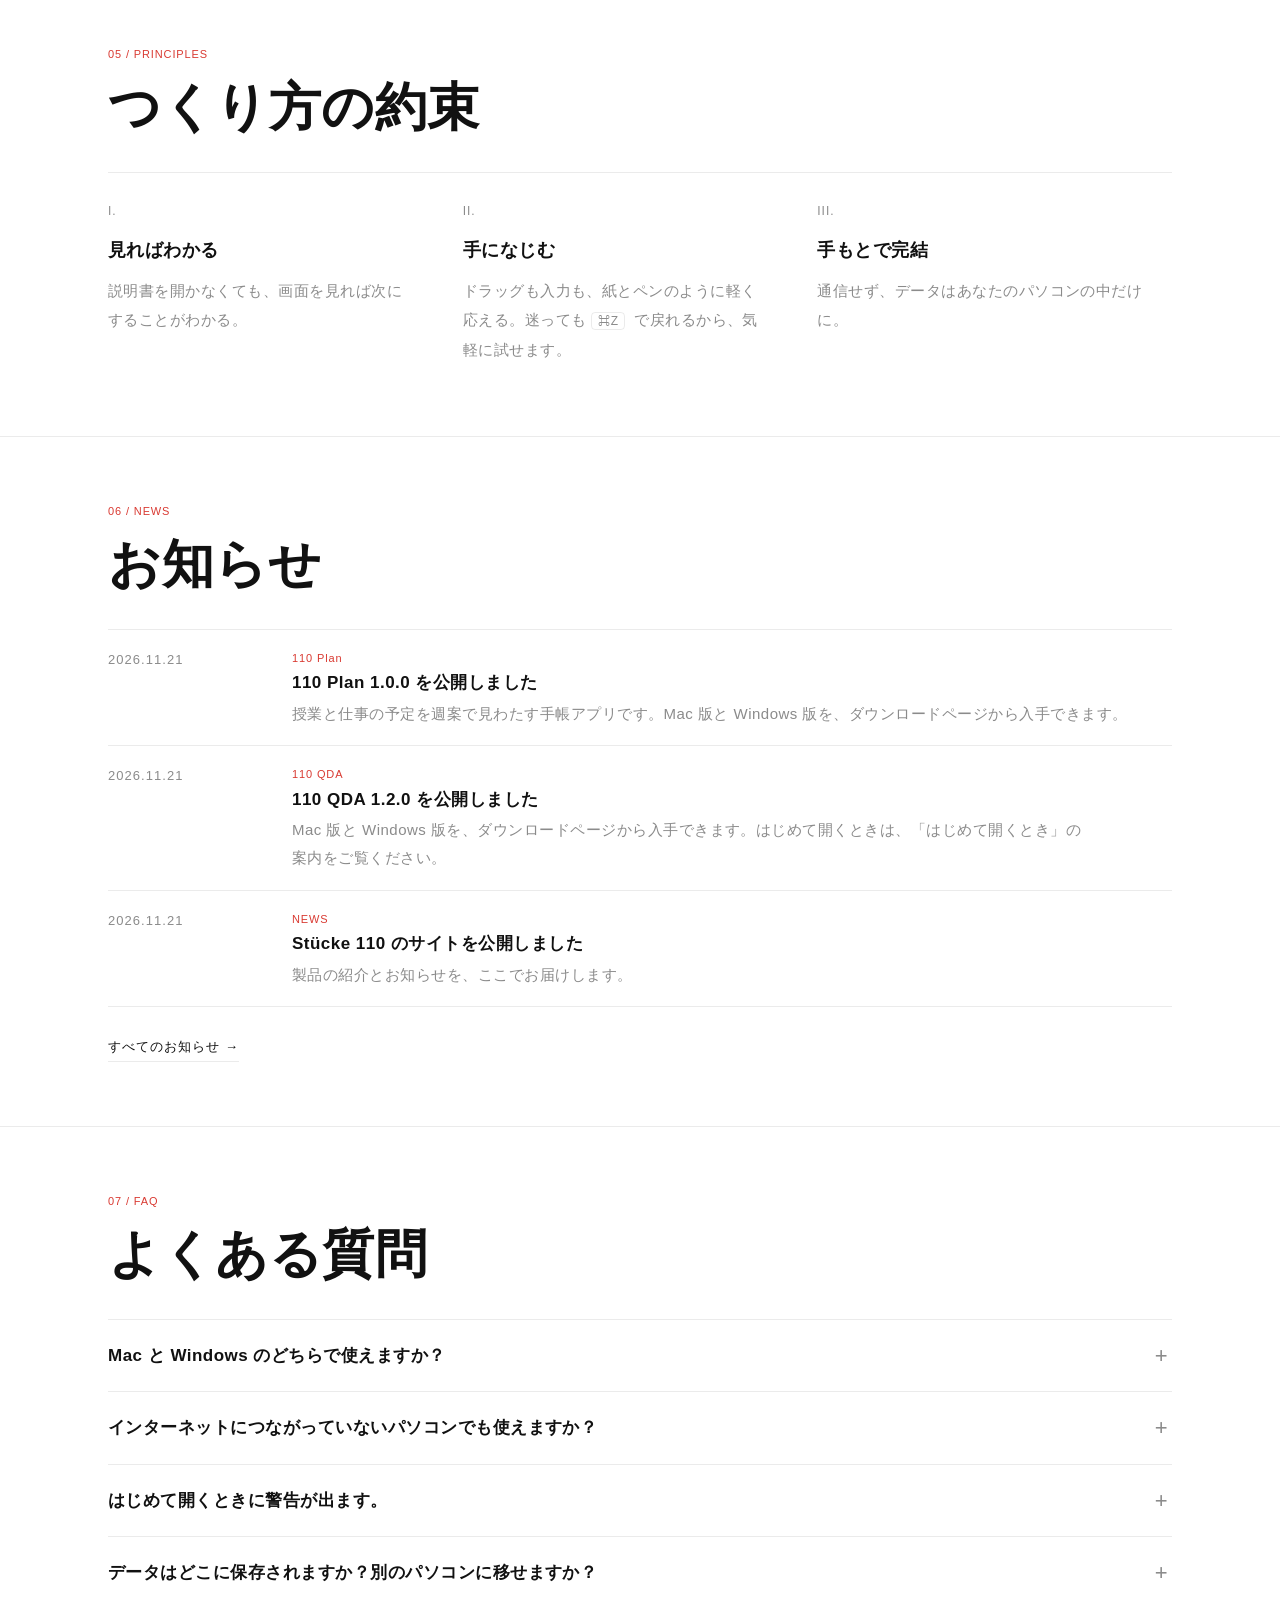
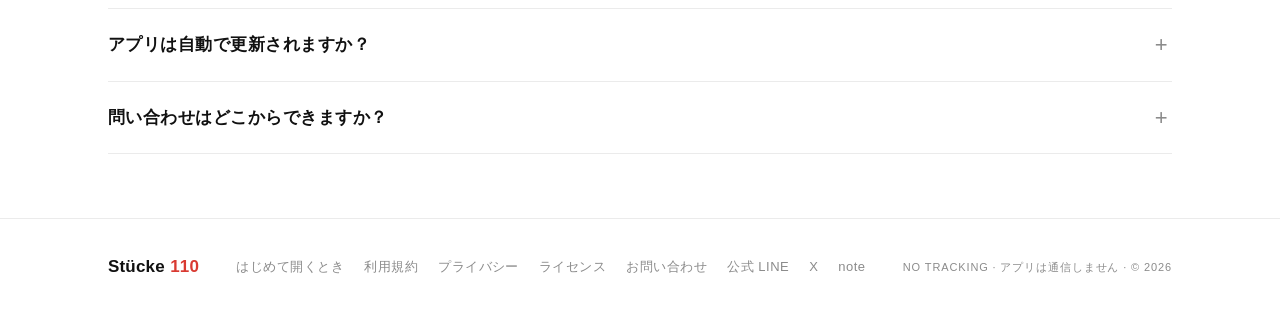
==== commit 1b79ef7f: "フッターと FAQ に X と note のリンクを追加 Co-Authored-By: Claude Opus 5.5 <noreply@anthropic.com> Claude-Session:" ====
--- a/index.html
+++ b/index.html
@@ -10,6 +10,8 @@
 <meta property="og:type" content="website">
 <meta property="og:site_name" content="Stücke 110">
 <meta property="og:image" content="https://stucke110.com/assets/img/og.png">
+<link rel="canonical" href="https://stucke110.com/">
+<meta property="og:url" content="https://stucke110.com/">
 <meta name="twitter:card" content="summary_large_image">
 <meta name="theme-color" content="#ffffff" media="(prefers-color-scheme: light)">
 <meta name="theme-color" content="#0e0e0e" media="(prefers-color-scheme: dark)">
@@ -64,11 +66,11 @@
 </div></section>
 <section id="faq"><div class="wrap">
 <div class="shead reveal"><span class="label">07 / FAQ</span><h2>よくある質問</h2></div>
-<div class="faq"><details class="reveal"><summary>Mac と Windows のどちらで使えますか？</summary><p>どちらでも使えます。動作環境はダウンロードページをご覧ください。</p></details><details class="reveal"><summary>インターネットにつながっていないパソコンでも使えますか？</summary><p>使えます。どのアプリも通信を一切しないので、データが外に送られることはありません。学校や研究室の端末に入れられるかどうかは、それぞれの管理者のきまりに従ってください。</p></details><details class="reveal"><summary>はじめて開くときに警告が出ます。</summary><p>開発元の署名をまだ付けていないためです。Mac では、アプリを右クリックして「開く」を選びます。Windows では「詳細情報」から「実行」を選びます。</p></details><details class="reveal"><summary>データはどこに保存されますか？別のパソコンに移せますか？</summary><p>あなたのパソコンの中だけに保存されます。110 QDA はプロジェクトが .qda ファイル1つなので、コピーするだけで移せます。各アプリには、バックアップの書き出しと戻す機能があります。</p></details><details class="reveal"><summary>アプリは自動で更新されますか？</summary><p>自動更新はありません(通信しないためです)。新しい版は、お知らせとダウンロードページでご案内します。</p></details><details class="reveal"><summary>問い合わせはどこからできますか？</summary><p><a href="https://forms.gle/CgpqVr6RfPsczxsT9" target="_blank" rel="noopener">お問い合わせフォーム</a>からお送りください。不具合のご報告には、製品名と版、Mac か Windows かを添えていただけると助かります。<a href="https://lin.ee/vk5B0Xk" target="_blank" rel="noopener">公式 LINE</a> では、新しい版のお知らせをお届けしています。</p></details></div>
+<div class="faq"><details class="reveal"><summary>Mac と Windows のどちらで使えますか？</summary><p>どちらでも使えます。動作環境はダウンロードページをご覧ください。</p></details><details class="reveal"><summary>インターネットにつながっていないパソコンでも使えますか？</summary><p>使えます。どのアプリも通信を一切しないので、データが外に送られることはありません。学校や研究室の端末に入れられるかどうかは、それぞれの管理者のきまりに従ってください。</p></details><details class="reveal"><summary>はじめて開くときに警告が出ます。</summary><p>開発元の署名をまだ付けていないためです。Mac では、アプリを右クリックして「開く」を選びます。Windows では「詳細情報」から「実行」を選びます。</p></details><details class="reveal"><summary>データはどこに保存されますか？別のパソコンに移せますか？</summary><p>あなたのパソコンの中だけに保存されます。110 QDA はプロジェクトが .qda ファイル1つなので、コピーするだけで移せます。各アプリには、バックアップの書き出しと戻す機能があります。</p></details><details class="reveal"><summary>アプリは自動で更新されますか？</summary><p>自動更新はありません(通信しないためです)。新しい版は、お知らせとダウンロードページでご案内します。</p></details><details class="reveal"><summary>問い合わせはどこからできますか？</summary><p><a href="https://forms.gle/CgpqVr6RfPsczxsT9" target="_blank" rel="noopener">お問い合わせフォーム</a>からお送りください。不具合のご報告には、製品名と版、Mac か Windows かを添えていただけると助かります。<a href="https://lin.ee/vk5B0Xk" target="_blank" rel="noopener">公式 LINE</a> と <a href="https://x.com/Stucke110" target="_blank" rel="noopener">X</a> では、新しい版のお知らせをお届けしています。作り手の考えごとは <a href="https://note.com/deep_salvia4852" target="_blank" rel="noopener">note</a> に書いています。</p></details></div>
 </div></section>
 
 </main>
-<footer><div class="wrap"><a class="brand" href="index.html">Stücke <i>110</i></a><ul class="foot-links"><li><a href="guide/index.html">はじめて開くとき</a></li><li><a href="terms/index.html">利用規約</a></li><li><a href="privacy/index.html">プライバシー</a></li><li><a href="licenses/index.html">ライセンス</a></li><li><a href="https://forms.gle/CgpqVr6RfPsczxsT9" target="_blank" rel="noopener">お問い合わせ</a></li><li><a href="https://lin.ee/vk5B0Xk" target="_blank" rel="noopener">公式 LINE</a></li></ul><span class="label">No tracking · アプリは通信しません · © 2026</span></div></footer>
+<footer><div class="wrap"><a class="brand" href="index.html">Stücke <i>110</i></a><ul class="foot-links"><li><a href="guide/index.html">はじめて開くとき</a></li><li><a href="terms/index.html">利用規約</a></li><li><a href="privacy/index.html">プライバシー</a></li><li><a href="licenses/index.html">ライセンス</a></li><li><a href="https://forms.gle/CgpqVr6RfPsczxsT9" target="_blank" rel="noopener">お問い合わせ</a></li><li><a href="https://lin.ee/vk5B0Xk" target="_blank" rel="noopener">公式 LINE</a></li><li><a href="https://x.com/Stucke110" target="_blank" rel="noopener" aria-label="X(旧 Twitter)">X</a></li><li><a href="https://note.com/deep_salvia4852" target="_blank" rel="noopener" aria-label="note(ブログ)">note</a></li></ul><span class="label">No tracking · アプリは通信しません · © 2026</span></div></footer>
 <script src="assets/js/site.js" defer></script>
 </body>
 </html>
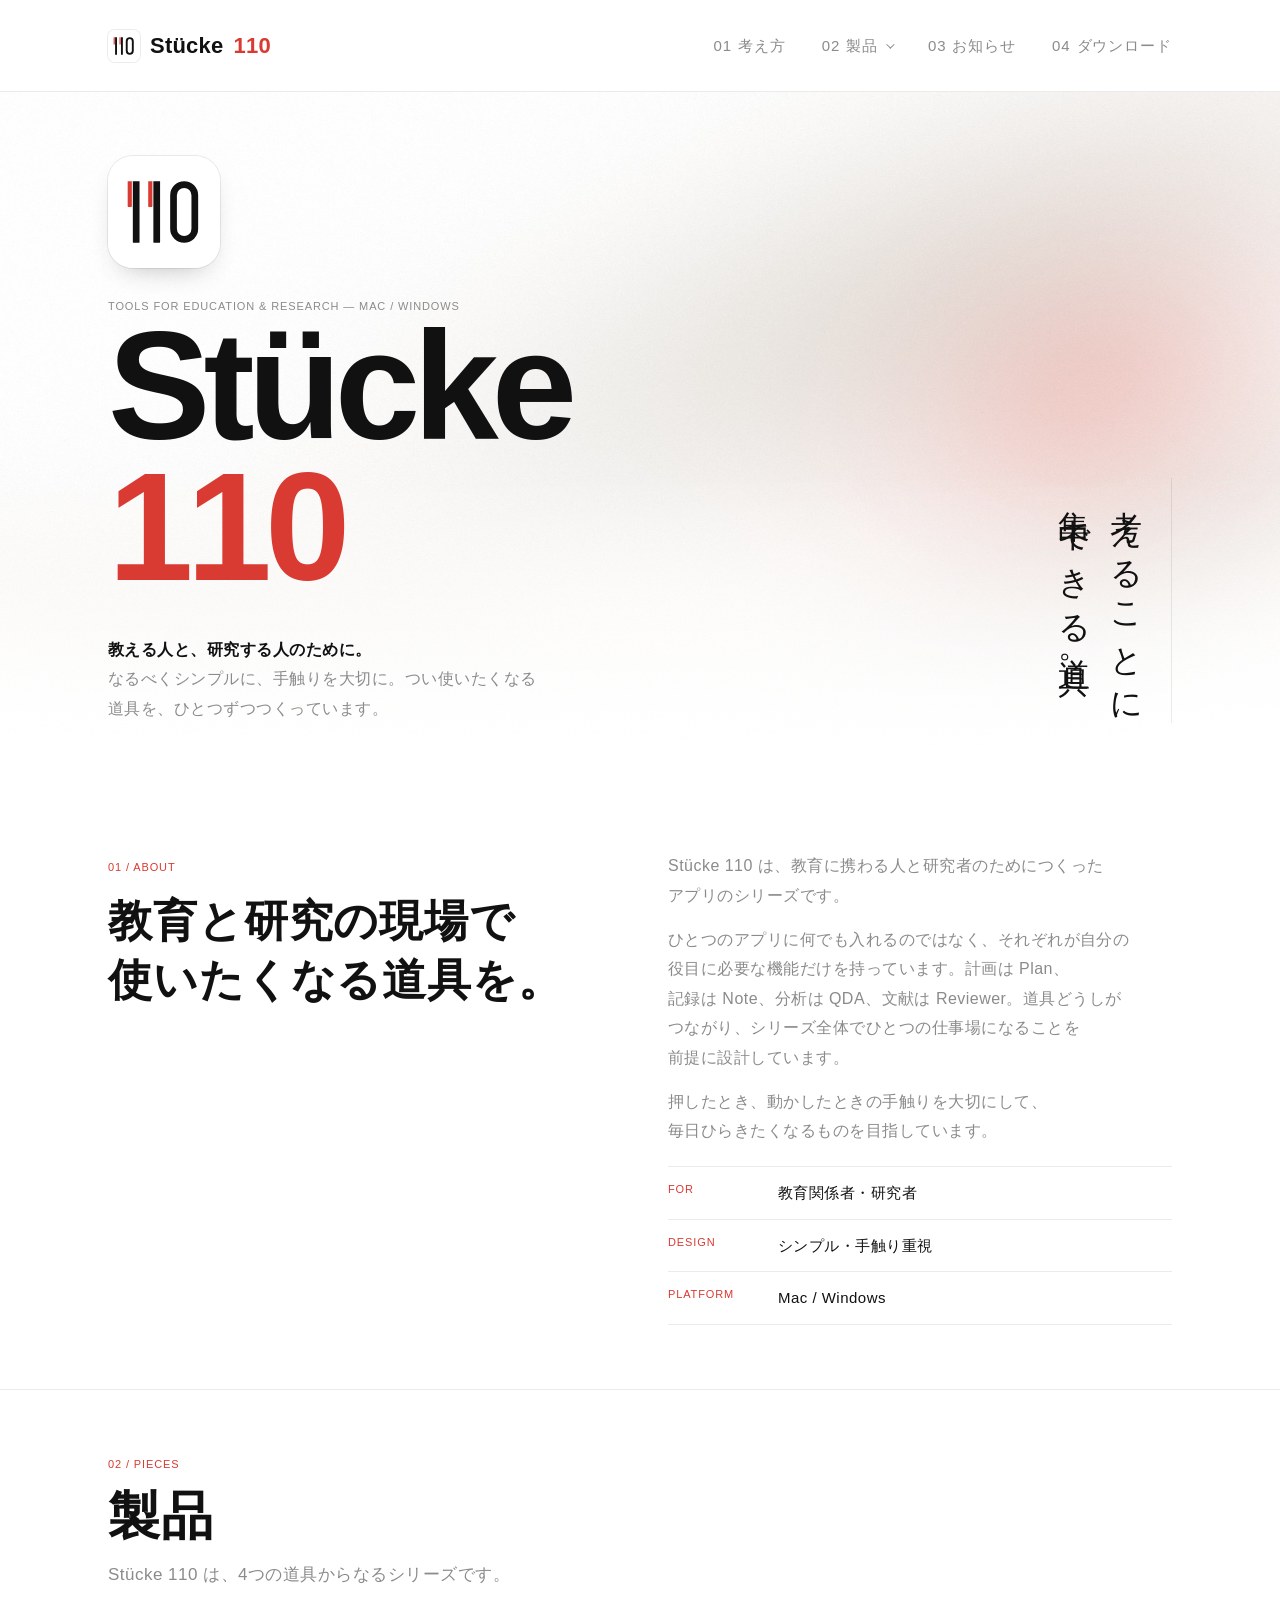
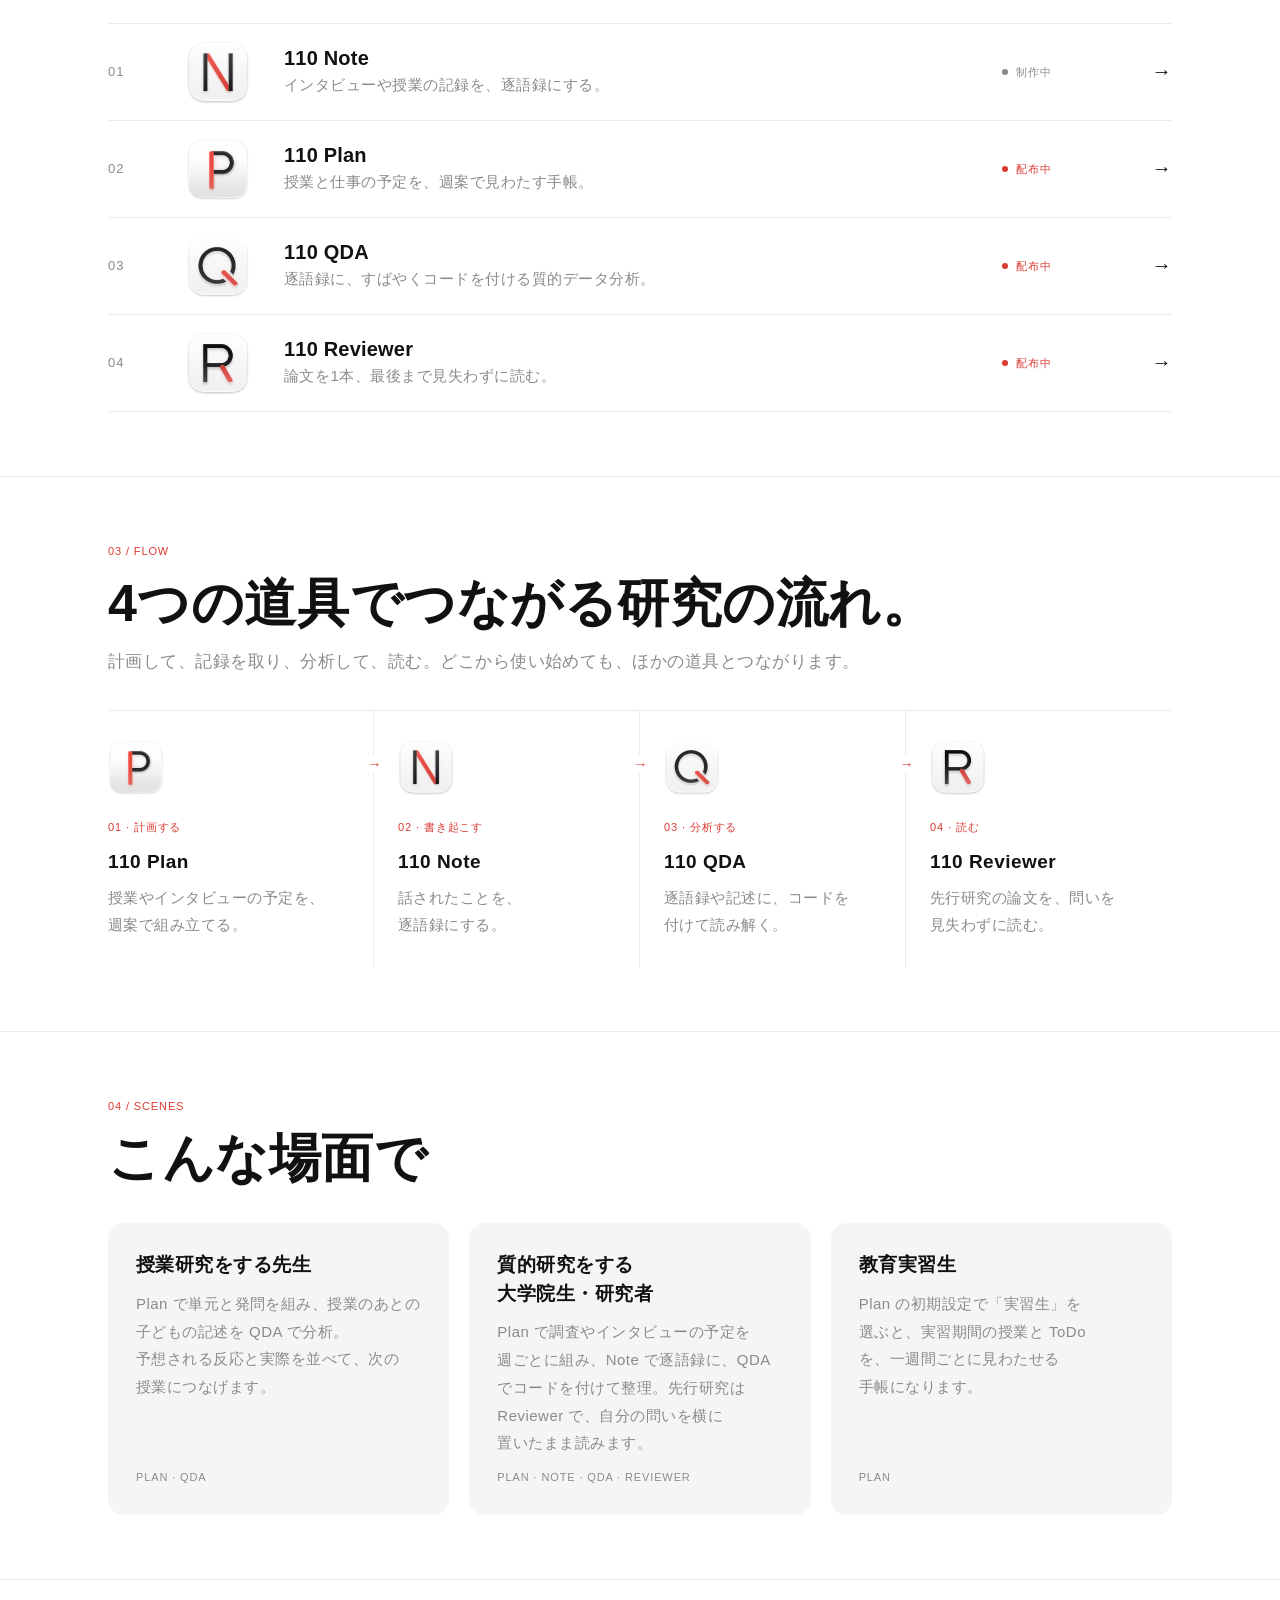
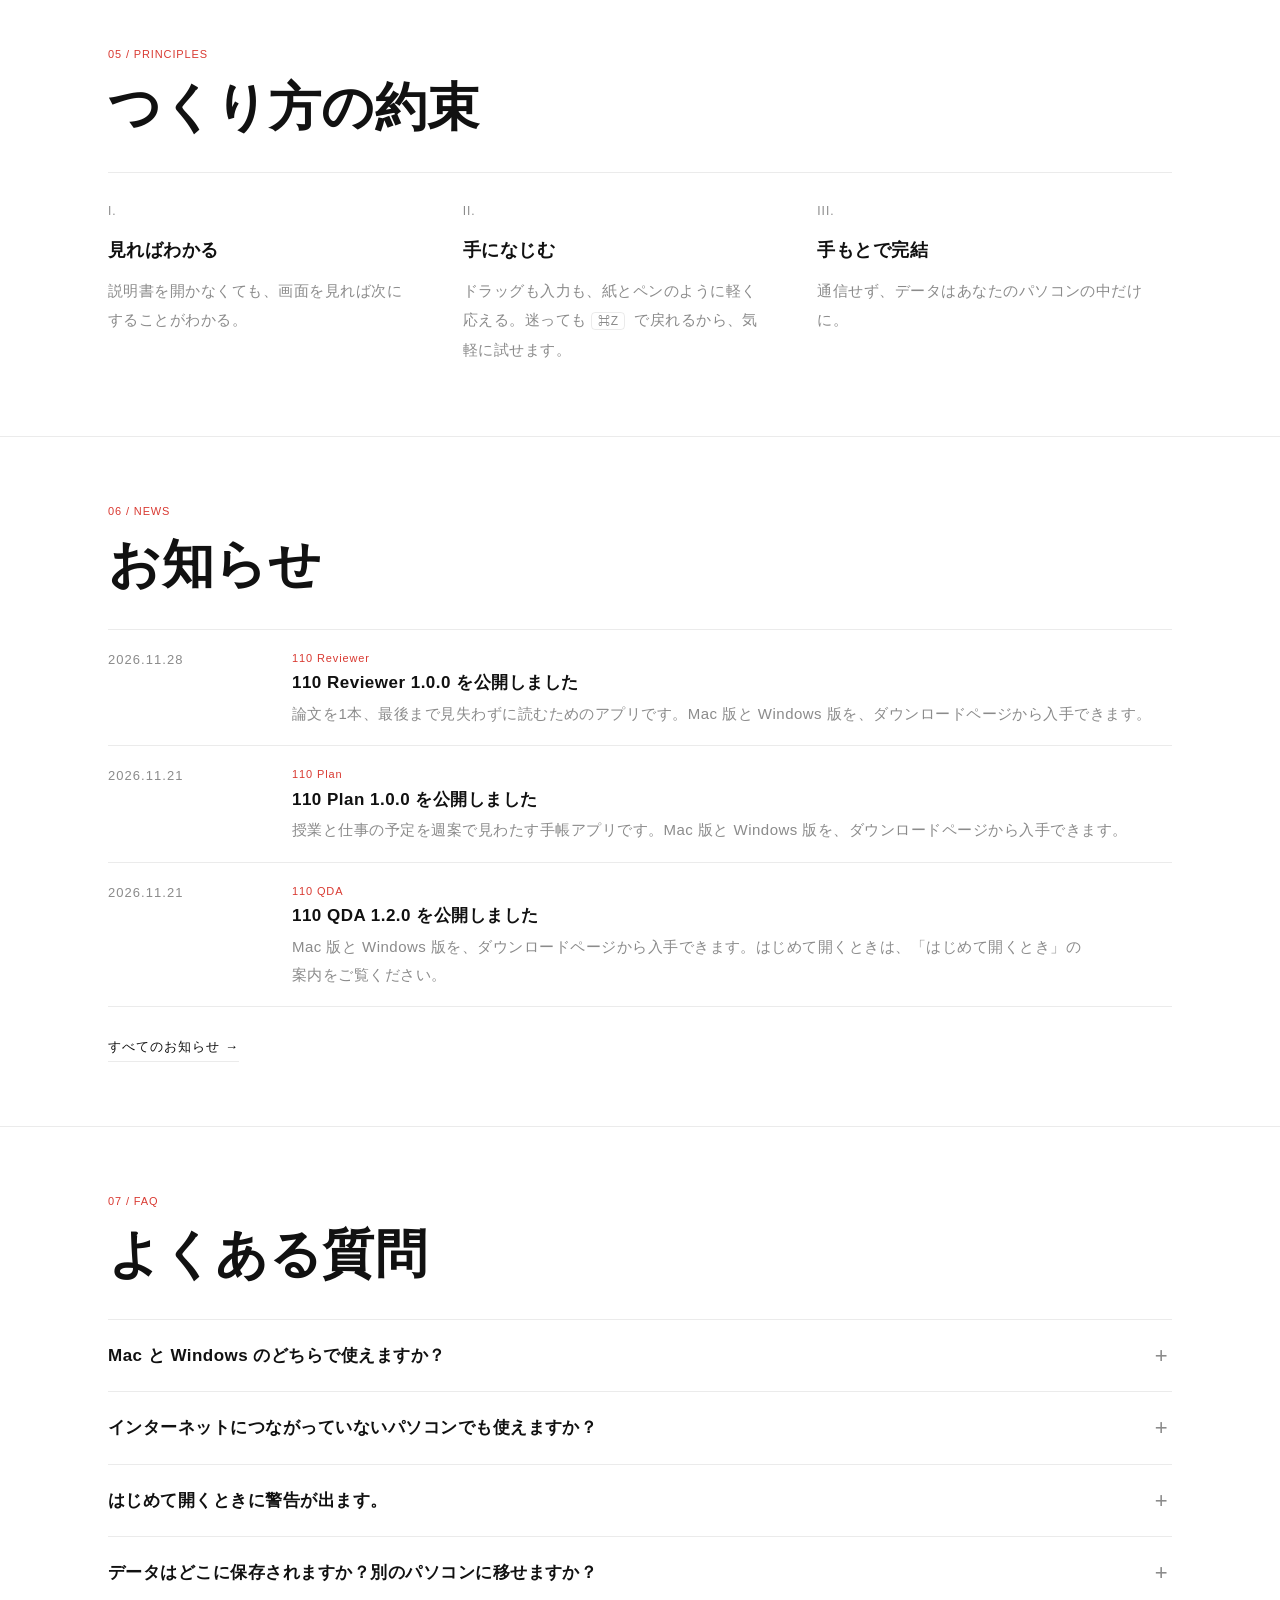
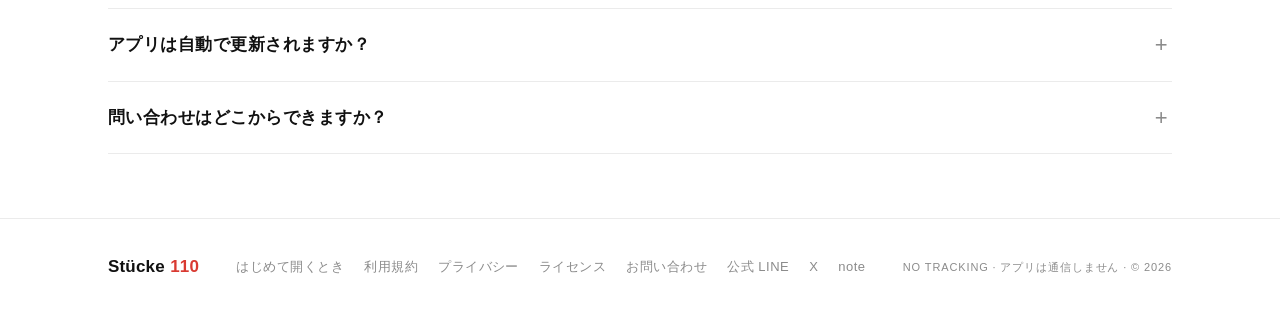
==== commit 9fbb6443: "110 Reviewer 1.0.0 の配布を開始: 製品ページ・ダウンロード・お知らせ・ライセンスを更新 Co-Authored-By: Claude Opus 5.5 <noreply@anthr" ====
--- a/index.html
+++ b/index.html
@@ -20,7 +20,7 @@
 <link rel="stylesheet" href="assets/css/style.css">
 </head>
 <body>
-<header class="nav"><div class="wrap"><a class="brand" href="index.html"><picture class="logo"><source srcset="assets/img/stuecke110-logo-dark.svg" media="(prefers-color-scheme: dark)"><img src="assets/img/stuecke110-logo.svg" alt=""></picture>Stücke <i>110</i></a><nav><ul><li><a href="index.html#about"><span>01</span>考え方</a></li><li class="has-menu"><button type="button" class="menu-btn" aria-expanded="false" aria-haspopup="true"><span>02</span>製品<i class="caret" aria-hidden="true"></i></button><div class="menu"><ul><li><a href="note/index.html"><img src="assets/img/note-icon-v2.png" alt=""><span class="pn">110 Note</span><small>制作中</small></a></li><li class="live"><a href="plan/index.html"><img src="assets/img/plan-icon.png" alt=""><span class="pn">110 Plan</span><small>配布中</small></a></li><li class="live"><a href="qda/index.html"><img src="assets/img/qda-icon.png" alt=""><span class="pn">110 QDA</span><small>配布中</small></a></li><li><a href="reviewer/index.html"><img src="assets/img/reviewer-icon.png" alt=""><span class="pn">110 Reviewer</span><small>準備中</small></a></li></ul><a class="menu-all" href="index.html#pieces">製品の一覧へ</a></div></li><li><a href="news/index.html"><span>03</span>お知らせ</a></li><li><a href="download/index.html"><span>04</span>ダウンロード</a></li></ul></nav></div></header>
+<header class="nav"><div class="wrap"><a class="brand" href="index.html"><picture class="logo"><source srcset="assets/img/stuecke110-logo-dark.svg" media="(prefers-color-scheme: dark)"><img src="assets/img/stuecke110-logo.svg" alt=""></picture>Stücke <i>110</i></a><nav><ul><li><a href="index.html#about"><span>01</span>考え方</a></li><li class="has-menu"><button type="button" class="menu-btn" aria-expanded="false" aria-haspopup="true"><span>02</span>製品<i class="caret" aria-hidden="true"></i></button><div class="menu"><ul><li><a href="note/index.html"><img src="assets/img/note-icon-v2.png" alt=""><span class="pn">110 Note</span><small>制作中</small></a></li><li class="live"><a href="plan/index.html"><img src="assets/img/plan-icon.png" alt=""><span class="pn">110 Plan</span><small>配布中</small></a></li><li class="live"><a href="qda/index.html"><img src="assets/img/qda-icon.png" alt=""><span class="pn">110 QDA</span><small>配布中</small></a></li><li class="live"><a href="reviewer/index.html"><img src="assets/img/reviewer-icon.png" alt=""><span class="pn">110 Reviewer</span><small>配布中</small></a></li></ul><a class="menu-all" href="index.html#pieces">製品の一覧へ</a></div></li><li><a href="news/index.html"><span>03</span>お知らせ</a></li><li><a href="download/index.html"><span>04</span>ダウンロード</a></li></ul></nav></div></header>
 <main>
 
 <div class="wrap">
@@ -42,7 +42,7 @@
 </div></div></section>
 <section id="pieces"><div class="wrap">
 <div class="shead reveal"><span class="label">02 / Pieces</span><div><h2>製品</h2><p>Stücke 110 は、4つの道具からなるシリーズです。</p></div></div>
-<ul class="catalogue"><li><a class="piece reveal" href="note/index.html"><span class="no"><small>STÜCK</small>01</span><img class="app-icon" src="assets/img/note-icon-v2.png" alt=""><div><h3>110 Note</h3><p>インタビューや授業の記録を、逐語録にする。</p></div><div class="side"><span class="status wip">制作中</span><span class="go">→</span></div></a></li><li><a class="piece reveal" href="plan/index.html"><span class="no"><small>STÜCK</small>02</span><img class="app-icon" src="assets/img/plan-icon.png" alt=""><div><h3>110 Plan</h3><p>授業と仕事の予定を、週案で見わたす手帳。</p></div><div class="side"><span class="status soon">配布中</span><span class="go">→</span></div></a></li><li><a class="piece reveal" href="qda/index.html"><span class="no"><small>STÜCK</small>03</span><img class="app-icon" src="assets/img/qda-icon.png" alt=""><div><h3>110 QDA</h3><p>逐語録に、すばやくコードを付ける質的データ分析。</p></div><div class="side"><span class="status soon">配布中</span><span class="go">→</span></div></a></li><li><a class="piece reveal" href="reviewer/index.html"><span class="no"><small>STÜCK</small>04</span><img class="app-icon" src="assets/img/reviewer-icon.png" alt=""><div><h3>110 Reviewer</h3><p>論文を1本、最後まで見失わずに読む。</p></div><div class="side"><span class="status wip">準備中</span><span class="go">→</span></div></a></li></ul>
+<ul class="catalogue"><li><a class="piece reveal" href="note/index.html"><span class="no"><small>STÜCK</small>01</span><img class="app-icon" src="assets/img/note-icon-v2.png" alt=""><div><h3>110 Note</h3><p>インタビューや授業の記録を、逐語録にする。</p></div><div class="side"><span class="status wip">制作中</span><span class="go">→</span></div></a></li><li><a class="piece reveal" href="plan/index.html"><span class="no"><small>STÜCK</small>02</span><img class="app-icon" src="assets/img/plan-icon.png" alt=""><div><h3>110 Plan</h3><p>授業と仕事の予定を、週案で見わたす手帳。</p></div><div class="side"><span class="status soon">配布中</span><span class="go">→</span></div></a></li><li><a class="piece reveal" href="qda/index.html"><span class="no"><small>STÜCK</small>03</span><img class="app-icon" src="assets/img/qda-icon.png" alt=""><div><h3>110 QDA</h3><p>逐語録に、すばやくコードを付ける質的データ分析。</p></div><div class="side"><span class="status soon">配布中</span><span class="go">→</span></div></a></li><li><a class="piece reveal" href="reviewer/index.html"><span class="no"><small>STÜCK</small>04</span><img class="app-icon" src="assets/img/reviewer-icon.png" alt=""><div><h3>110 Reviewer</h3><p>論文を1本、最後まで見失わずに読む。</p></div><div class="side"><span class="status soon">配布中</span><span class="go">→</span></div></a></li></ul>
 </div></section>
 <section id="flow"><div class="wrap">
 <div class="shead reveal"><span class="label">03 / Flow</span><h2><span class="ph">4つの道具で</span><span class="ph">つながる研究の流れ。</span></h2><p>計画して、記録を取り、分析して、読む。どこから使い始めても、ほかの道具とつながります。</p></div>
@@ -61,7 +61,7 @@
 </div></div></section>
 <section><div class="wrap">
 <div class="shead reveal"><span class="label">06 / News</span><h2>お知らせ</h2></div>
-<ul class="news"><li class="reveal"><time datetime="2026-11-21">2026.11.21</time><div><span class="tag">110 Plan</span><h3>110 Plan 1.0.0 を公開しました</h3><p>授業と仕事の予定を週案で見わたす手帳アプリです。Mac 版と Windows 版を、ダウンロードページから入手できます。</p></div></li><li class="reveal"><time datetime="2026-11-21">2026.11.21</time><div><span class="tag">110 QDA</span><h3>110 QDA 1.2.0 を公開しました</h3><p>Mac 版と Windows 版を、ダウンロードページから入手できます。はじめて開くときは、「はじめて開くとき」の案内をご覧ください。</p></div></li><li class="reveal"><time datetime="2026-11-21">2026.11.21</time><div><span class="tag">NEWS</span><h3>Stücke 110 のサイトを公開しました</h3><p>製品の紹介とお知らせを、ここでお届けします。</p></div></li></ul>
+<ul class="news"><li class="reveal"><time datetime="2026-11-28">2026.11.28</time><div><span class="tag">110 Reviewer</span><h3>110 Reviewer 1.0.0 を公開しました</h3><p>論文を1本、最後まで見失わずに読むためのアプリです。Mac 版と Windows 版を、ダウンロードページから入手できます。</p></div></li><li class="reveal"><time datetime="2026-11-21">2026.11.21</time><div><span class="tag">110 Plan</span><h3>110 Plan 1.0.0 を公開しました</h3><p>授業と仕事の予定を週案で見わたす手帳アプリです。Mac 版と Windows 版を、ダウンロードページから入手できます。</p></div></li><li class="reveal"><time datetime="2026-11-21">2026.11.21</time><div><span class="tag">110 QDA</span><h3>110 QDA 1.2.0 を公開しました</h3><p>Mac 版と Windows 版を、ダウンロードページから入手できます。はじめて開くときは、「はじめて開くとき」の案内をご覧ください。</p></div></li></ul>
 <a class="more-link" href="news/index.html">すべてのお知らせ →</a>
 </div></section>
 <section id="faq"><div class="wrap">
